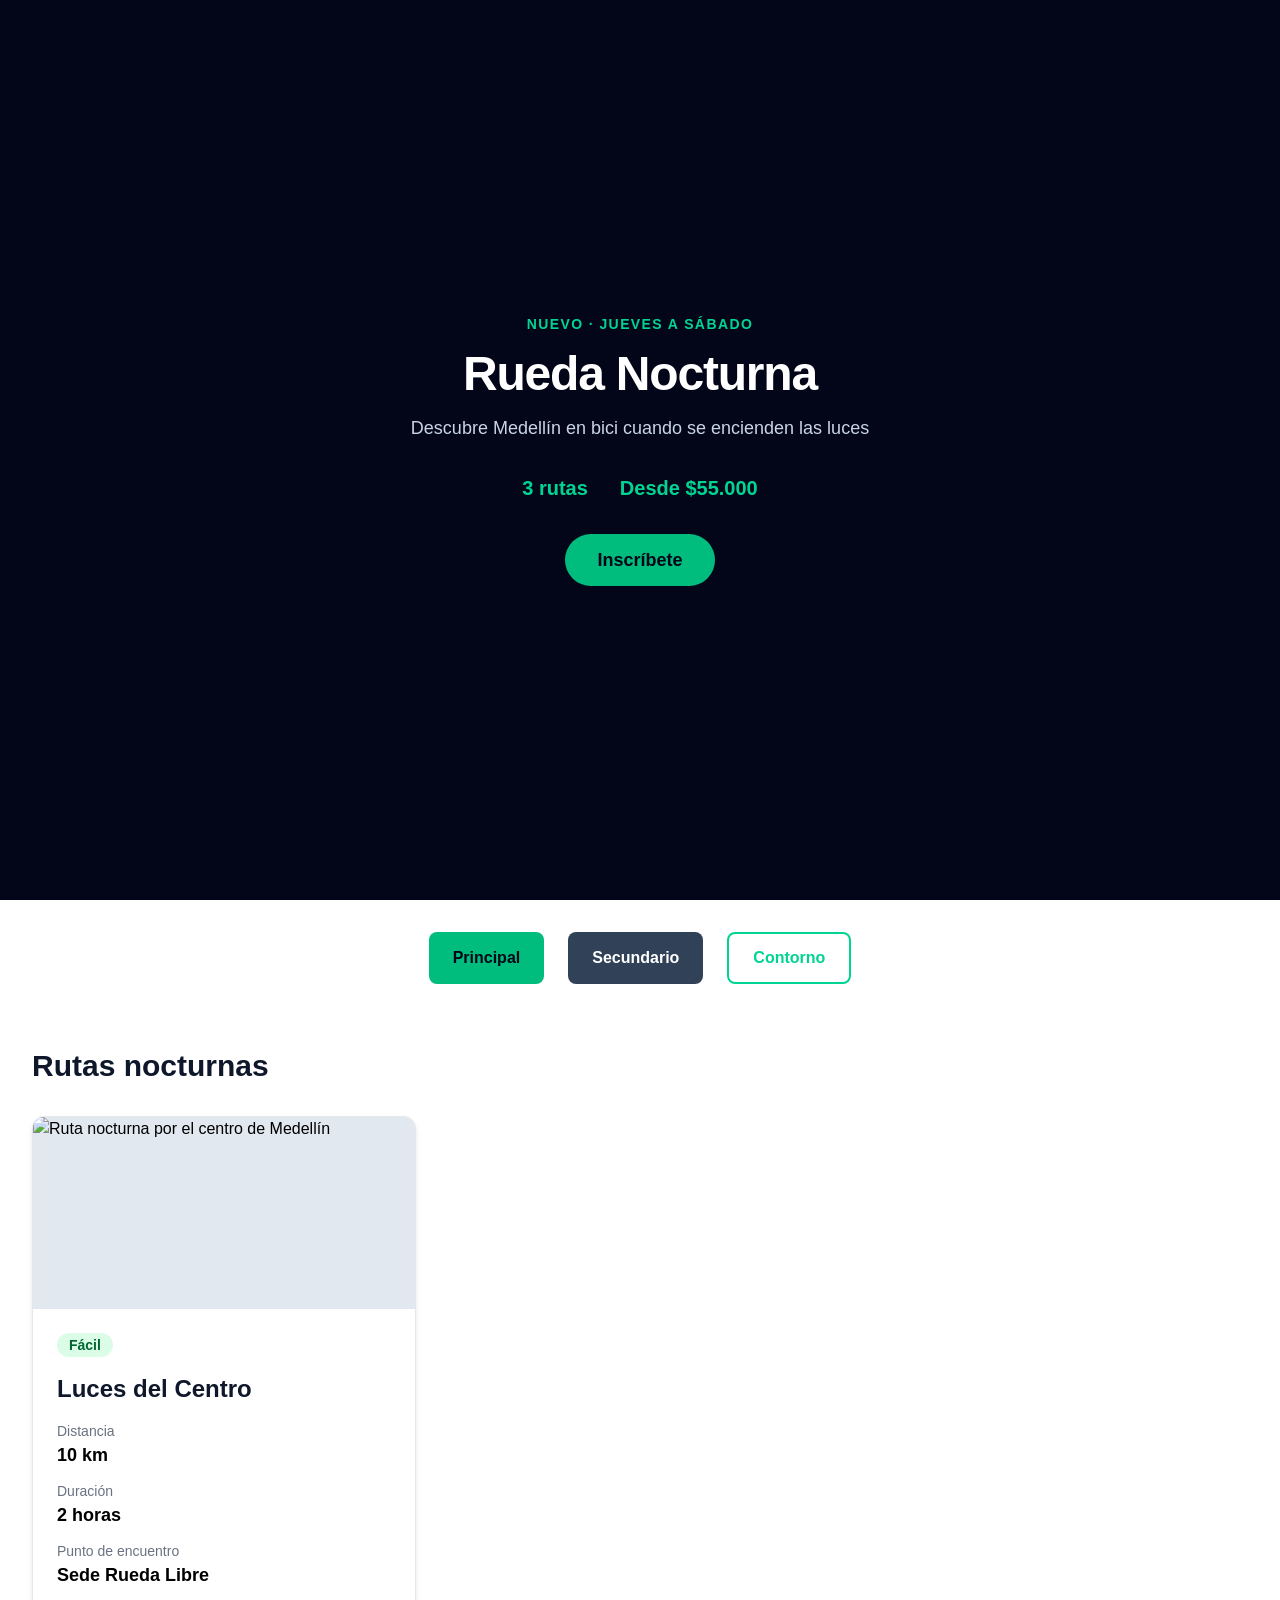
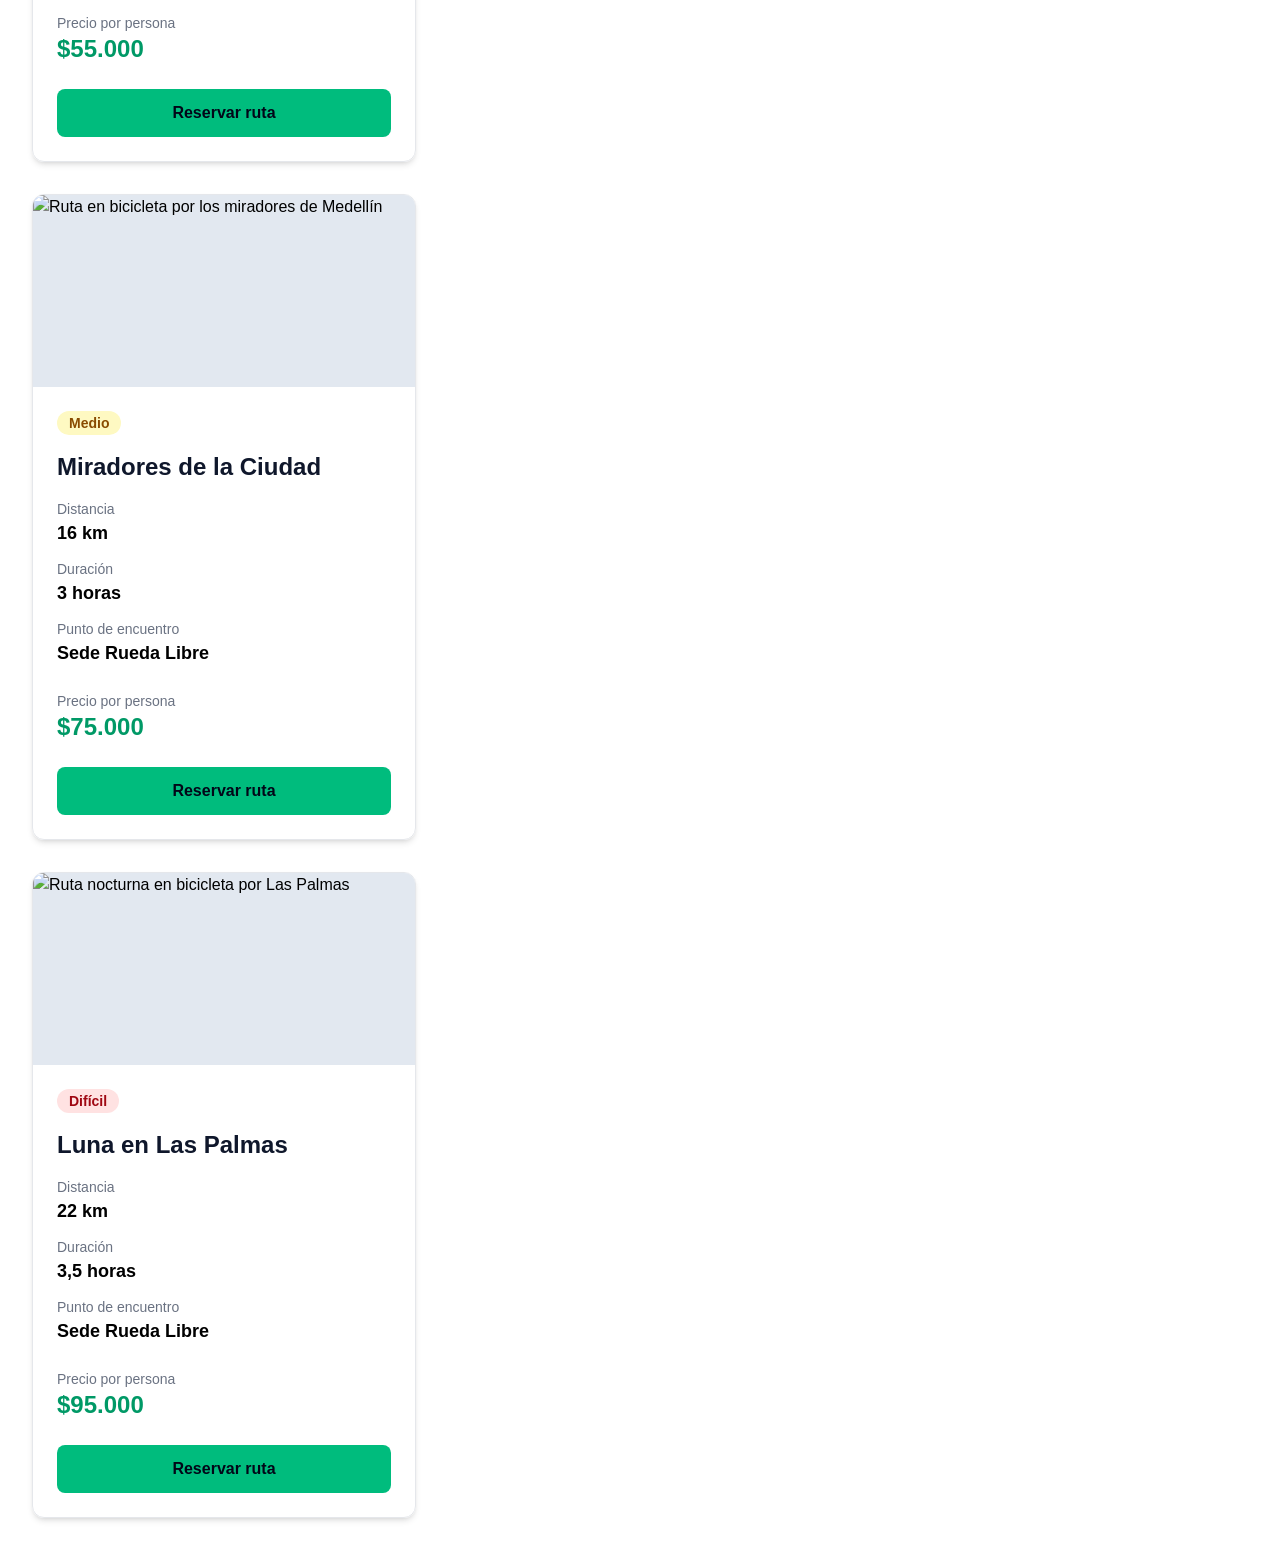
==== nocturna/index.html @ 47286848 "Feat: construye cards de rutas nocturnas con Tailwind" ====
<!DOCTYPE html>
<html lang="es">

<head>
    <meta charset="UTF-8">
    <meta name="viewport" content="width=device-width, initial-scale=1.0">
    <link rel="stylesheet" href="./src/output.css">
    <title>Rueda Nocturna</title>
</head>

<body>
    <main>
        <section class="min-h-screen bg-slate-950 text-white flex flex-col items-center justify-center p-8 text-center">
            <p class="text-sm font-semibold uppercase tracking-widest text-emerald-400 mb-4">Nuevo · Jueves a sábado</p>

            <h1 class="text-5xl font-bold tracking-tight mb-4">Rueda Nocturna</h1>

            <p class="text-lg text-slate-300 max-w-xl mb-8">Descubre Medellín en bici cuando se encienden las luces</p>

            <div class="flex gap-8 mb-8">
                <p class="text-xl font-semibold text-emerald-400">3 rutas</p>
                <p class="text-xl font-semibold text-emerald-400">Desde $55.000</p>
            </div>

            <a href="#" class="bg-emerald-500 text-slate-950 px-8 py-3 rounded-full font-bold text-lg">Inscríbete</a>
        </section>


        <section class="flex flex-wrap justify-center gap-6 p-8">

            <!-- Botón principal -->
            <button
                class="bg-emerald-500 text-slate-950 px-6 py-3 rounded-lg font-semibold hover:bg-emerald-400 focus-visible:outline-none focus-visible:ring-4 focus-visible:ring-emerald-300">
                Principal
            </button>

            <!-- Botón secundario -->
            <button
                class="bg-slate-700 text-white px-6 py-3 rounded-lg font-semibold hover:bg-slate-600 focus-visible:outline-none focus-visible:ring-4 focus-visible:ring-slate-300">
                Secundario
            </button>

            <!-- Botón de contorno -->
            <button
                class="border-2 border-emerald-400 text-emerald-400 px-6 py-3 rounded-lg font-semibold hover:bg-emerald-400 hover:text-slate-950 focus-visible:outline-none focus-visible:ring-4 focus-visible:ring-emerald-300">
                Contorno
            </button>

        </section>


        <!-- Sección de rutas -->
        <section class="p-8">

            <h2 class="text-3xl font-bold text-slate-900 mb-8">
                Rutas nocturnas
            </h2>

            <div class="flex flex-col gap-8">

                <!-- TARJETA 1: LUCES DEL CENTRO -->
                <div
                    class="w-full max-w-sm border border-gray-200 rounded-xl shadow-md overflow-hidden hover:shadow-xl hover:border-emerald-400 transition-shadow duration-300">

                    <div class="h-48 bg-slate-200">
                        <img src="../img/nocturna/ruta-centro.jpeg" alt="Ruta nocturna por el centro de Medellín"
                            class="w-full h-full object-cover">
                    </div>

                    <div class="p-6">

                        <span class="bg-green-100 text-green-800 text-sm font-semibold px-3 py-1 rounded-full">
                            Fácil
                        </span>

                        <h3 class="text-2xl font-bold text-slate-900 mt-4">
                            Luces del Centro
                        </h3>

                        <div class="mt-4 space-y-3">
                            <div>
                                <p class="text-sm text-gray-500">Distancia</p>
                                <p class="text-lg font-semibold">10 km</p>
                            </div>

                            <div>
                                <p class="text-sm text-gray-500">Duración</p>
                                <p class="text-lg font-semibold">2 horas</p>
                            </div>

                            <div>
                                <p class="text-sm text-gray-500">Punto de encuentro</p>
                                <p class="text-lg font-semibold">Sede Rueda Libre</p>
                            </div>
                        </div>

                        <div class="mt-6">
                            <p class="text-sm text-gray-500">Precio por persona</p>
                            <p class="text-2xl font-bold text-emerald-600">$55.000</p>
                        </div>

                        <div class="mt-6">
                            <button
                                class="w-full bg-emerald-500 text-slate-950 px-6 py-3 rounded-lg font-semibold hover:bg-emerald-400 focus-visible:outline-2 focus-visible:outline-offset-2 focus-visible:outline-emerald-500">
                                Reservar ruta
                            </button>
                        </div>

                    </div>
                </div>


                <!-- TARJETA 2: MIRADORES DE LA CIUDAD -->
                <div
                    class="w-full max-w-sm border border-gray-200 rounded-xl shadow-md overflow-hidden hover:shadow-xl hover:border-emerald-400 transition-shadow duration-300">

                    <div class="h-48 bg-slate-200">
                        <img src="../img/nocturna/ruta-miradores.jpeg" alt="Ruta en bicicleta por los miradores de Medellín"
                            class="w-full h-full object-cover">
                    </div>

                    <div class="p-6">

                        <span class="bg-yellow-100 text-yellow-800 text-sm font-semibold px-3 py-1 rounded-full">
                            Medio
                        </span>

                        <h3 class="text-2xl font-bold text-slate-900 mt-4">
                            Miradores de la Ciudad
                        </h3>

                        <div class="mt-4 space-y-3">
                            <div>
                                <p class="text-sm text-gray-500">Distancia</p>
                                <p class="text-lg font-semibold">16 km</p>
                            </div>

                            <div>
                                <p class="text-sm text-gray-500">Duración</p>
                                <p class="text-lg font-semibold">3 horas</p>
                            </div>

                            <div>
                                <p class="text-sm text-gray-500">Punto de encuentro</p>
                                <p class="text-lg font-semibold">Sede Rueda Libre</p>
                            </div>
                        </div>

                        <div class="mt-6">
                            <p class="text-sm text-gray-500">Precio por persona</p>
                            <p class="text-2xl font-bold text-emerald-600">$75.000</p>
                        </div>

                        <div class="mt-6">
                            <button
                                class="w-full bg-emerald-500 text-slate-950 px-6 py-3 rounded-lg font-semibold hover:bg-emerald-400 focus-visible:outline-2 focus-visible:outline-offset-2 focus-visible:outline-emerald-500">
                                Reservar ruta
                            </button>
                        </div>

                    </div>
                </div>


                <!-- TARJETA 3: LUNA EN LAS PALMAS -->
                <div
                    class="w-full max-w-sm border border-gray-200 rounded-xl shadow-md overflow-hidden hover:shadow-xl hover:border-emerald-400 transition-shadow duration-300">

                    <div class="h-48 bg-slate-200">
                        <img src="../img/nocturna/ruta-palmas.jpeg" alt="Ruta nocturna en bicicleta por Las Palmas"
                            class="w-full h-full object-cover">
                    </div>

                    <div class="p-6">

                        <span class="bg-red-100 text-red-800 text-sm font-semibold px-3 py-1 rounded-full">
                            Difícil
                        </span>

                        <h3 class="text-2xl font-bold text-slate-900 mt-4">
                            Luna en Las Palmas
                        </h3>

                        <div class="mt-4 space-y-3">
                            <div>
                                <p class="text-sm text-gray-500">Distancia</p>
                                <p class="text-lg font-semibold">22 km</p>
                            </div>

                            <div>
                                <p class="text-sm text-gray-500">Duración</p>
                                <p class="text-lg font-semibold">3,5 horas</p>
                            </div>

                            <div>
                                <p class="text-sm text-gray-500">Punto de encuentro</p>
                                <p class="text-lg font-semibold">Sede Rueda Libre</p>
                            </div>
                        </div>

                        <div class="mt-6">
                            <p class="text-sm text-gray-500">Precio por persona</p>
                            <p class="text-2xl font-bold text-emerald-600">$95.000</p>
                        </div>

                        <div class="mt-6">
                            <button
                                class="w-full bg-emerald-500 text-slate-950 px-6 py-3 rounded-lg font-semibold hover:bg-emerald-400 focus-visible:outline-2 focus-visible:outline-offset-2 focus-visible:outline-emerald-500">
                                Reservar ruta
                            </button>
                        </div>

                    </div>
                </div>

            </div>
        </section>


    </main>
</body>

</html>
---- nocturna/src/output.css ----
/*! tailwindcss v4.3.5 | MIT License | https://tailwindcss.com */
@layer properties;
@layer theme, base, components, utilities;
@layer theme {
  :root, :host {
    --font-sans: -apple-system, BlinkMacSystemFont, "Segoe UI", Roboto, "Helvetica Neue",
      "Noto Sans", Arial, sans-serif, "Apple Color Emoji", "Segoe UI Emoji",
      "Segoe UI Symbol", "Noto Color Emoji";
    --font-mono: ui-monospace, SFMono-Regular, Menlo, Monaco, Consolas, "Liberation Mono",
      "Courier New", monospace;
    --color-red-100: oklch(93.6% 0.032 17.717);
    --color-red-800: oklch(44.4% 0.177 26.899);
    --color-yellow-100: oklch(97.3% 0.071 103.193);
    --color-yellow-800: oklch(47.6% 0.114 61.907);
    --color-green-100: oklch(96.2% 0.044 156.743);
    --color-green-800: oklch(44.8% 0.119 151.328);
    --color-emerald-300: oklch(84.5% 0.143 164.978);
    --color-emerald-400: oklch(76.5% 0.177 163.223);
    --color-emerald-500: oklch(69.6% 0.17 162.48);
    --color-emerald-600: oklch(59.6% 0.145 163.225);
    --color-slate-200: oklch(92.9% 0.013 255.508);
    --color-slate-300: oklch(86.9% 0.022 252.894);
    --color-slate-600: oklch(44.6% 0.043 257.281);
    --color-slate-700: oklch(37.2% 0.044 257.287);
    --color-slate-900: oklch(20.8% 0.042 265.755);
    --color-slate-950: oklch(12.9% 0.042 264.695);
    --color-gray-200: oklch(92.8% 0.006 264.531);
    --color-gray-500: oklch(55.1% 0.027 264.364);
    --color-white: #fff;
    --spacing: 0.25rem;
    --container-sm: 24rem;
    --container-xl: 36rem;
    --text-sm: 0.875rem;
    --text-sm--line-height: calc(1.25 / 0.875);
    --text-lg: 1.125rem;
    --text-lg--line-height: calc(1.75 / 1.125);
    --text-xl: 1.25rem;
    --text-xl--line-height: calc(1.75 / 1.25);
    --text-2xl: 1.5rem;
    --text-2xl--line-height: calc(2 / 1.5);
    --text-3xl: 1.875rem;
    --text-3xl--line-height: calc(2.25 / 1.875);
    --text-5xl: 3rem;
    --text-5xl--line-height: 1;
    --font-weight-semibold: 600;
    --font-weight-bold: 700;
    --tracking-tight: -0.025em;
    --tracking-widest: 0.1em;
    --radius-lg: 0.5rem;
    --radius-xl: 0.75rem;
    --default-transition-duration: 150ms;
    --default-transition-timing-function: cubic-bezier(0.4, 0, 0.2, 1);
    --default-font-family: var(--font-sans);
    --default-mono-font-family: var(--font-mono);
  }
}
@layer base {
  *, ::after, ::before, ::backdrop, ::file-selector-button {
    box-sizing: border-box;
    margin: 0;
    padding: 0;
    border: 0 solid;
  }
  html, :host {
    line-height: 1.5;
    -webkit-text-size-adjust: 100%;
    tab-size: 4;
    font-family: var(--default-font-family, -apple-system, BlinkMacSystemFont, "Segoe UI", Roboto, "Helvetica Neue", "Noto Sans", Arial, sans-serif, "Apple Color Emoji", "Segoe UI Emoji", "Segoe UI Symbol", "Noto Color Emoji");
    font-feature-settings: var(--default-font-feature-settings, normal);
    font-variation-settings: var(--default-font-variation-settings, normal);
    -webkit-tap-highlight-color: transparent;
  }
  hr {
    height: 0;
    color: inherit;
    border-top-width: 1px;
  }
  abbr:where([title]) {
    -webkit-text-decoration: underline dotted;
    text-decoration: underline dotted;
  }
  h1, h2, h3, h4, h5, h6 {
    font-size: inherit;
    font-weight: inherit;
  }
  a {
    color: inherit;
    -webkit-text-decoration: inherit;
    text-decoration: inherit;
  }
  b, strong {
    font-weight: bolder;
  }
  code, kbd, samp, pre {
    font-family: var(--default-mono-font-family, ui-monospace, SFMono-Regular, Menlo, Monaco, Consolas, "Liberation Mono", "Courier New", monospace);
    font-feature-settings: var(--default-mono-font-feature-settings, normal);
    font-variation-settings: var(--default-mono-font-variation-settings, normal);
    font-size: 1em;
  }
  small {
    font-size: 80%;
  }
  sub, sup {
    font-size: 75%;
    line-height: 0;
    position: relative;
    vertical-align: baseline;
  }
  sub {
    bottom: -0.25em;
  }
  sup {
    top: -0.5em;
  }
  table {
    text-indent: 0;
    border-color: inherit;
    border-collapse: collapse;
  }
  :-moz-focusring:where(:not(iframe)) {
    outline: auto;
  }
  progress {
    vertical-align: baseline;
  }
  summary {
    display: list-item;
  }
  ol, ul, menu {
    list-style: none;
  }
  img, svg, video, canvas, audio, iframe, embed, object {
    display: block;
    vertical-align: middle;
  }
  img, video {
    max-width: 100%;
    height: auto;
  }
  button, input, select, optgroup, textarea, ::file-selector-button {
    font: inherit;
    font-feature-settings: inherit;
    font-variation-settings: inherit;
    letter-spacing: inherit;
    color: inherit;
    border-radius: 0;
    background-color: transparent;
    opacity: 1;
  }
  :where(select:is([multiple], [size])) optgroup {
    font-weight: bolder;
  }
  :where(select:is([multiple], [size])) optgroup option {
    padding-inline-start: 20px;
  }
  ::file-selector-button {
    margin-inline-end: 4px;
  }
  ::placeholder {
    opacity: 1;
  }
  @supports (not (-webkit-appearance: -apple-pay-button))  or (contain-intrinsic-size: 1px) {
    ::placeholder {
      color: currentcolor;
      @supports (color: color-mix(in lab, red, red)) {
        color: color-mix(in oklab, currentcolor 50%, transparent);
      }
    }
  }
  textarea {
    resize: vertical;
  }
  ::-webkit-search-decoration {
    -webkit-appearance: none;
  }
  ::-webkit-date-and-time-value {
    min-height: 1lh;
    text-align: inherit;
  }
  ::-webkit-datetime-edit {
    display: inline-flex;
  }
  ::-webkit-datetime-edit-fields-wrapper {
    padding: 0;
  }
  ::-webkit-datetime-edit, ::-webkit-datetime-edit-year-field, ::-webkit-datetime-edit-month-field, ::-webkit-datetime-edit-day-field, ::-webkit-datetime-edit-hour-field, ::-webkit-datetime-edit-minute-field, ::-webkit-datetime-edit-second-field, ::-webkit-datetime-edit-millisecond-field, ::-webkit-datetime-edit-meridiem-field {
    padding-block: 0;
  }
  ::-webkit-calendar-picker-indicator {
    line-height: 1;
  }
  :-moz-ui-invalid {
    box-shadow: none;
  }
  button, input:where([type="button"], [type="reset"], [type="submit"]), ::file-selector-button {
    appearance: button;
  }
  ::-webkit-inner-spin-button, ::-webkit-outer-spin-button {
    height: auto;
  }
  [hidden]:where(:not([hidden="until-found"])) {
    display: none !important;
  }
}
@layer utilities {
  .mt-4 {
    margin-top: calc(var(--spacing) * 4);
  }
  .mt-6 {
    margin-top: calc(var(--spacing) * 6);
  }
  .mb-4 {
    margin-bottom: calc(var(--spacing) * 4);
  }
  .mb-8 {
    margin-bottom: calc(var(--spacing) * 8);
  }
  .flex {
    display: flex;
  }
  .h-48 {
    height: calc(var(--spacing) * 48);
  }
  .h-full {
    height: 100%;
  }
  .min-h-screen {
    min-height: 100vh;
  }
  .w-full {
    width: 100%;
  }
  .max-w-sm {
    max-width: var(--container-sm);
  }
  .max-w-xl {
    max-width: var(--container-xl);
  }
  .flex-col {
    flex-direction: column;
  }
  .flex-wrap {
    flex-wrap: wrap;
  }
  .items-center {
    align-items: center;
  }
  .justify-center {
    justify-content: center;
  }
  .gap-6 {
    gap: calc(var(--spacing) * 6);
  }
  .gap-8 {
    gap: calc(var(--spacing) * 8);
  }
  :where(.space-y-3 > :not(:last-child)) {
    --tw-space-y-reverse: 0;
    margin-block-start: calc(calc(var(--spacing) * 3) * var(--tw-space-y-reverse));
    margin-block-end: calc(calc(var(--spacing) * 3) * calc(1 - var(--tw-space-y-reverse)));
  }
  .overflow-hidden {
    overflow: hidden;
  }
  .rounded-full {
    border-radius: calc(infinity * 1px);
  }
  .rounded-lg {
    border-radius: var(--radius-lg);
  }
  .rounded-xl {
    border-radius: var(--radius-xl);
  }
  .border {
    border-style: var(--tw-border-style);
    border-width: 1px;
  }
  .border-2 {
    border-style: var(--tw-border-style);
    border-width: 2px;
  }
  .border-emerald-400 {
    border-color: var(--color-emerald-400);
  }
  .border-gray-200 {
    border-color: var(--color-gray-200);
  }
  .bg-emerald-500 {
    background-color: var(--color-emerald-500);
  }
  .bg-green-100 {
    background-color: var(--color-green-100);
  }
  .bg-red-100 {
    background-color: var(--color-red-100);
  }
  .bg-slate-200 {
    background-color: var(--color-slate-200);
  }
  .bg-slate-700 {
    background-color: var(--color-slate-700);
  }
  .bg-slate-950 {
    background-color: var(--color-slate-950);
  }
  .bg-yellow-100 {
    background-color: var(--color-yellow-100);
  }
  .object-cover {
    object-fit: cover;
  }
  .p-6 {
    padding: calc(var(--spacing) * 6);
  }
  .p-8 {
    padding: calc(var(--spacing) * 8);
  }
  .px-3 {
    padding-inline: calc(var(--spacing) * 3);
  }
  .px-6 {
    padding-inline: calc(var(--spacing) * 6);
  }
  .px-8 {
    padding-inline: calc(var(--spacing) * 8);
  }
  .py-1 {
    padding-block: var(--spacing);
  }
  .py-3 {
    padding-block: calc(var(--spacing) * 3);
  }
  .text-center {
    text-align: center;
  }
  .text-2xl {
    font-size: var(--text-2xl);
    line-height: var(--tw-leading, var(--text-2xl--line-height));
  }
  .text-3xl {
    font-size: var(--text-3xl);
    line-height: var(--tw-leading, var(--text-3xl--line-height));
  }
  .text-5xl {
    font-size: var(--text-5xl);
    line-height: var(--tw-leading, var(--text-5xl--line-height));
  }
  .text-lg {
    font-size: var(--text-lg);
    line-height: var(--tw-leading, var(--text-lg--line-height));
  }
  .text-sm {
    font-size: var(--text-sm);
    line-height: var(--tw-leading, var(--text-sm--line-height));
  }
  .text-xl {
    font-size: var(--text-xl);
    line-height: var(--tw-leading, var(--text-xl--line-height));
  }
  .font-bold {
    --tw-font-weight: var(--font-weight-bold);
    font-weight: var(--font-weight-bold);
  }
  .font-semibold {
    --tw-font-weight: var(--font-weight-semibold);
    font-weight: var(--font-weight-semibold);
  }
  .tracking-tight {
    --tw-tracking: var(--tracking-tight);
    letter-spacing: var(--tracking-tight);
  }
  .tracking-widest {
    --tw-tracking: var(--tracking-widest);
    letter-spacing: var(--tracking-widest);
  }
  .text-emerald-400 {
    color: var(--color-emerald-400);
  }
  .text-emerald-600 {
    color: var(--color-emerald-600);
  }
  .text-gray-500 {
    color: var(--color-gray-500);
  }
  .text-green-800 {
    color: var(--color-green-800);
  }
  .text-red-800 {
    color: var(--color-red-800);
  }
  .text-slate-300 {
    color: var(--color-slate-300);
  }
  .text-slate-900 {
    color: var(--color-slate-900);
  }
  .text-slate-950 {
    color: var(--color-slate-950);
  }
  .text-white {
    color: var(--color-white);
  }
  .text-yellow-800 {
    color: var(--color-yellow-800);
  }
  .uppercase {
    text-transform: uppercase;
  }
  .shadow-md {
    --tw-shadow: 0 4px 6px -1px var(--tw-shadow-color, rgb(0 0 0 / 0.1)), 0 2px 4px -2px var(--tw-shadow-color, rgb(0 0 0 / 0.1));
    box-shadow: var(--tw-inset-shadow), var(--tw-inset-ring-shadow), var(--tw-ring-offset-shadow), var(--tw-ring-shadow), var(--tw-shadow);
  }
  .transition-shadow {
    transition-property: box-shadow;
    transition-timing-function: var(--tw-ease, var(--default-transition-timing-function));
    transition-duration: var(--tw-duration, var(--default-transition-duration));
  }
  .duration-300 {
    --tw-duration: 300ms;
    transition-duration: 300ms;
  }
  @media (hover: hover) {
    .hover\:border-emerald-400:hover {
      border-color: var(--color-emerald-400);
    }
    .hover\:bg-emerald-400:hover {
      background-color: var(--color-emerald-400);
    }
    .hover\:bg-slate-600:hover {
      background-color: var(--color-slate-600);
    }
    .hover\:text-slate-950:hover {
      color: var(--color-slate-950);
    }
    .hover\:shadow-xl:hover {
      --tw-shadow: 0 20px 25px -5px var(--tw-shadow-color, rgb(0 0 0 / 0.1)), 0 8px 10px -6px var(--tw-shadow-color, rgb(0 0 0 / 0.1));
      box-shadow: var(--tw-inset-shadow), var(--tw-inset-ring-shadow), var(--tw-ring-offset-shadow), var(--tw-ring-shadow), var(--tw-shadow);
    }
  }
  .focus-visible\:ring-4:focus-visible {
    --tw-ring-shadow: var(--tw-ring-inset, ) 0 0 0 calc(4px + var(--tw-ring-offset-width)) var(--tw-ring-color, currentcolor);
    box-shadow: var(--tw-inset-shadow), var(--tw-inset-ring-shadow), var(--tw-ring-offset-shadow), var(--tw-ring-shadow), var(--tw-shadow);
  }
  .focus-visible\:ring-emerald-300:focus-visible {
    --tw-ring-color: var(--color-emerald-300);
  }
  .focus-visible\:ring-slate-300:focus-visible {
    --tw-ring-color: var(--color-slate-300);
  }
  .focus-visible\:outline-2:focus-visible {
    outline-style: var(--tw-outline-style);
    outline-width: 2px;
  }
  .focus-visible\:outline-offset-2:focus-visible {
    outline-offset: 2px;
  }
  .focus-visible\:outline-emerald-500:focus-visible {
    outline-color: var(--color-emerald-500);
  }
  .focus-visible\:outline-none:focus-visible {
    --tw-outline-style: none;
    outline-style: none;
  }
}
@property --tw-space-y-reverse {
  syntax: "*";
  inherits: false;
  initial-value: 0;
}
@property --tw-border-style {
  syntax: "*";
  inherits: false;
  initial-value: solid;
}
@property --tw-font-weight {
  syntax: "*";
  inherits: false;
}
@property --tw-tracking {
  syntax: "*";
  inherits: false;
}
@property --tw-shadow {
  syntax: "*";
  inherits: false;
  initial-value: 0 0 #0000;
}
@property --tw-shadow-color {
  syntax: "*";
  inherits: false;
}
@property --tw-shadow-alpha {
  syntax: "<percentage>";
  inherits: false;
  initial-value: 100%;
}
@property --tw-inset-shadow {
  syntax: "*";
  inherits: false;
  initial-value: 0 0 #0000;
}
@property --tw-inset-shadow-color {
  syntax: "*";
  inherits: false;
}
@property --tw-inset-shadow-alpha {
  syntax: "<percentage>";
  inherits: false;
  initial-value: 100%;
}
@property --tw-ring-color {
  syntax: "*";
  inherits: false;
}
@property --tw-ring-shadow {
  syntax: "*";
  inherits: false;
  initial-value: 0 0 #0000;
}
@property --tw-inset-ring-color {
  syntax: "*";
  inherits: false;
}
@property --tw-inset-ring-shadow {
  syntax: "*";
  inherits: false;
  initial-value: 0 0 #0000;
}
@property --tw-ring-inset {
  syntax: "*";
  inherits: false;
}
@property --tw-ring-offset-width {
  syntax: "<length>";
  inherits: false;
  initial-value: 0px;
}
@property --tw-ring-offset-color {
  syntax: "*";
  inherits: false;
  initial-value: #fff;
}
@property --tw-ring-offset-shadow {
  syntax: "*";
  inherits: false;
  initial-value: 0 0 #0000;
}
@property --tw-duration {
  syntax: "*";
  inherits: false;
}
@property --tw-outline-style {
  syntax: "*";
  inherits: false;
  initial-value: solid;
}
@layer properties {
  @supports ((-webkit-hyphens: none) and (not (margin-trim: block))) or ((-moz-orient: inline) and (not (color:rgb(from red r g b)))) {
    *, ::before, ::after, ::backdrop {
      --tw-space-y-reverse: 0;
      --tw-border-style: solid;
      --tw-font-weight: initial;
      --tw-tracking: initial;
      --tw-shadow: 0 0 #0000;
      --tw-shadow-color: initial;
      --tw-shadow-alpha: 100%;
      --tw-inset-shadow: 0 0 #0000;
      --tw-inset-shadow-color: initial;
      --tw-inset-shadow-alpha: 100%;
      --tw-ring-color: initial;
      --tw-ring-shadow: 0 0 #0000;
      --tw-inset-ring-color: initial;
      --tw-inset-ring-shadow: 0 0 #0000;
      --tw-ring-inset: initial;
      --tw-ring-offset-width: 0px;
      --tw-ring-offset-color: #fff;
      --tw-ring-offset-shadow: 0 0 #0000;
      --tw-duration: initial;
      --tw-outline-style: solid;
    }
  }
}
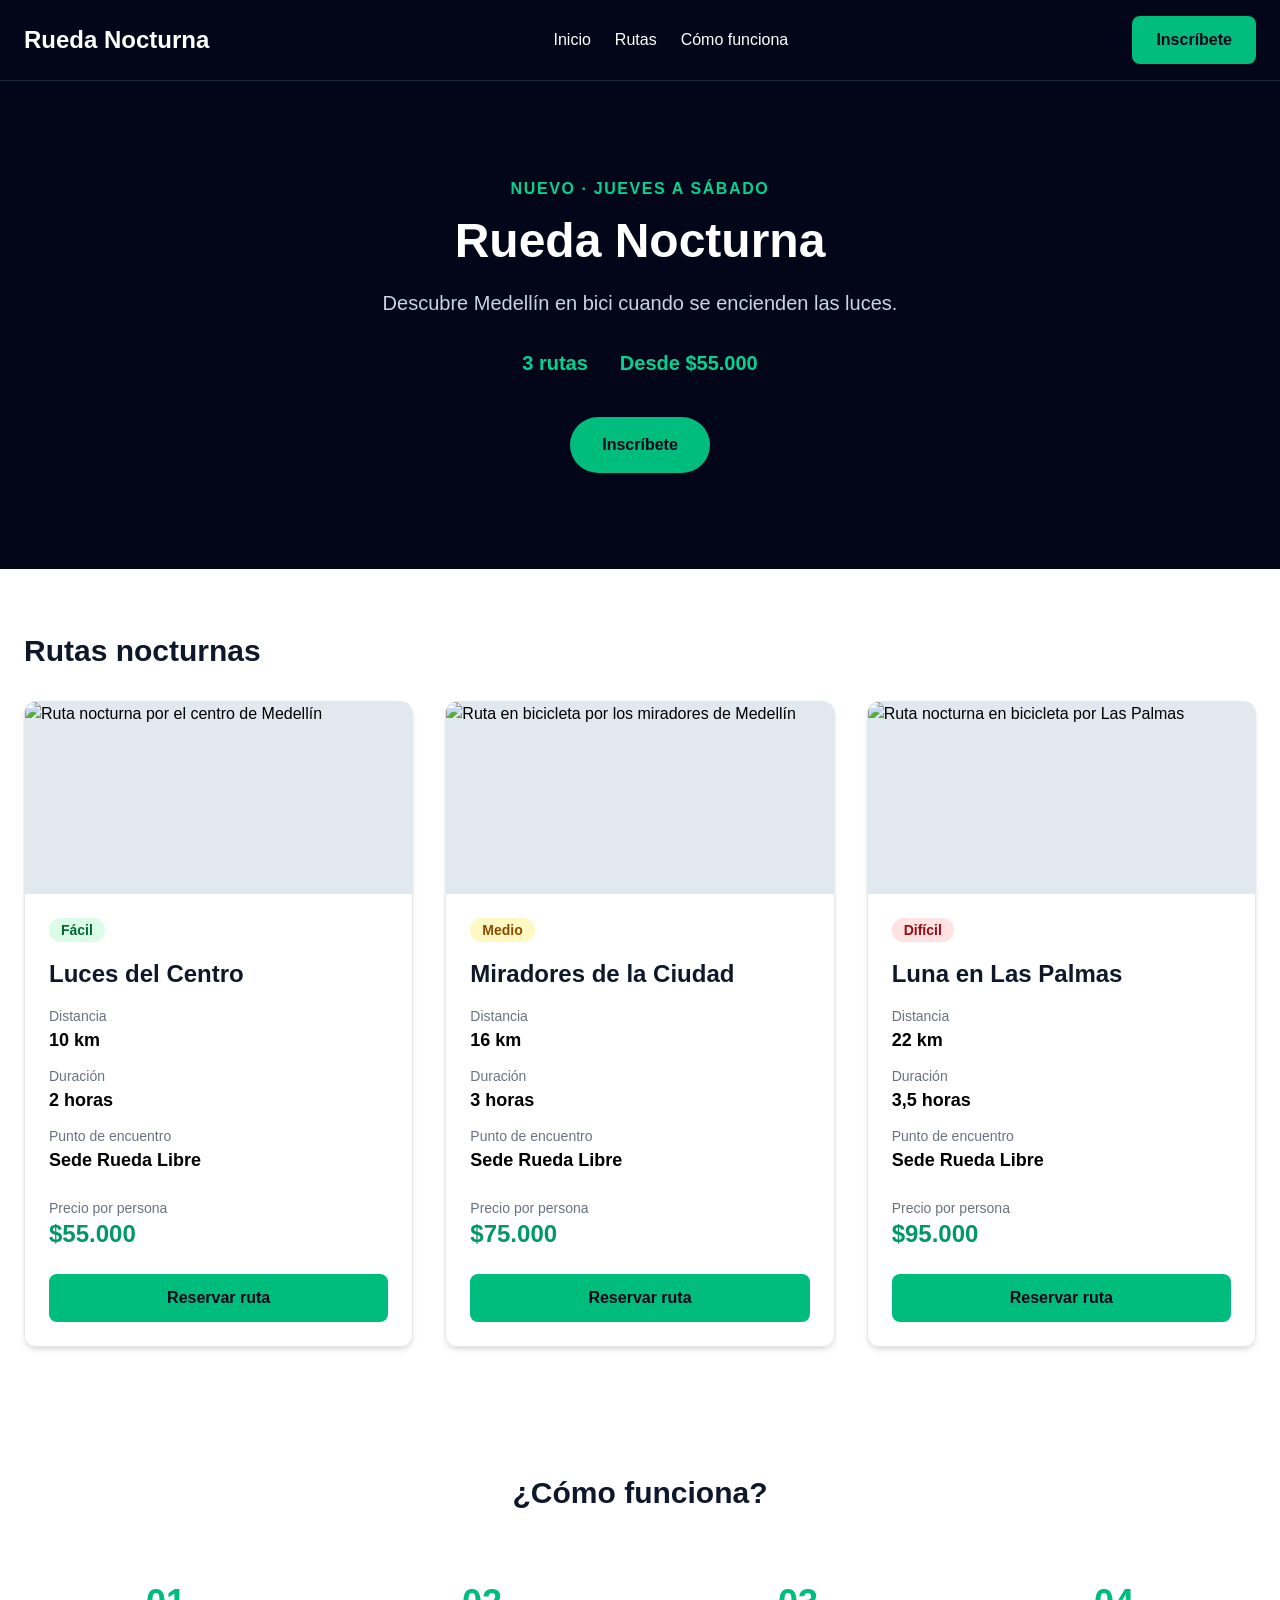
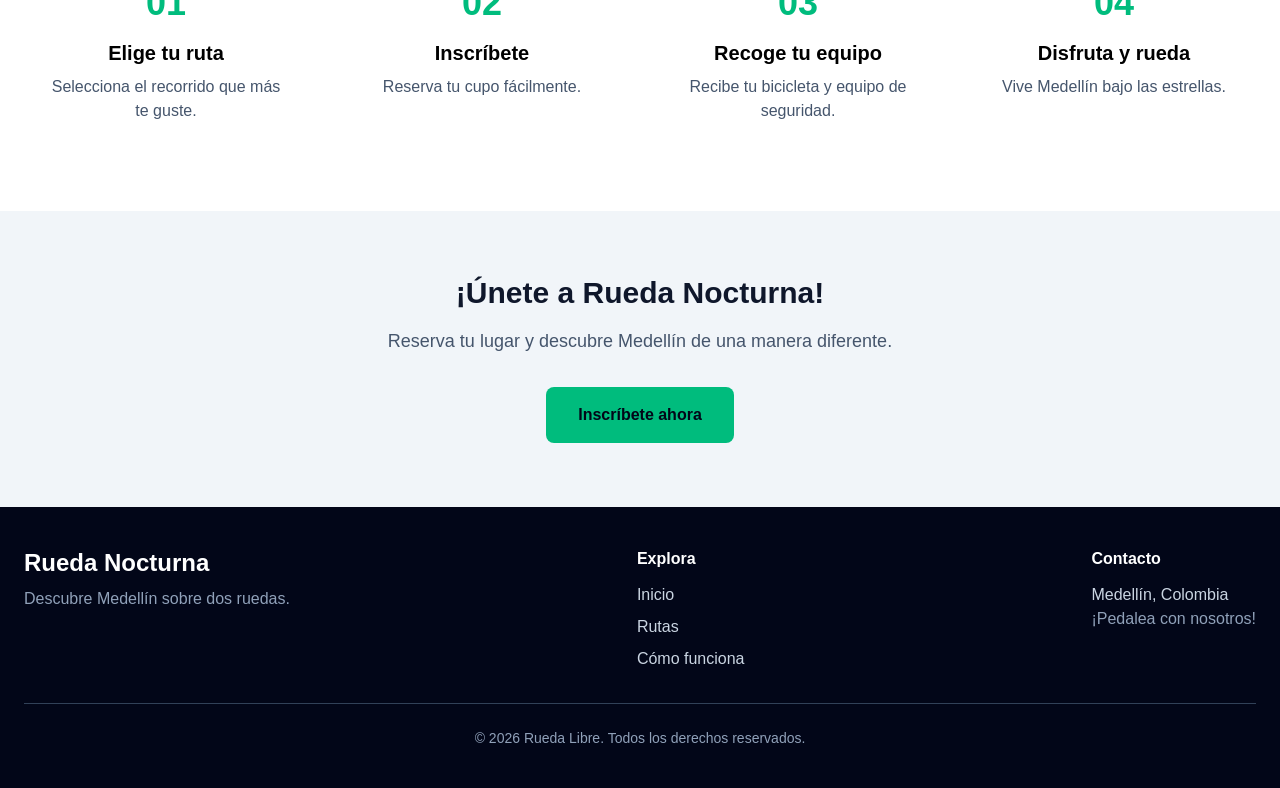
==== commit 5c4196ca: "Feat: completa maquetacion de landing Rueda Nocturna" ====
--- a/nocturna/index.html
+++ b/nocturna/index.html
@@ -4,220 +4,362 @@
 <head>
     <meta charset="UTF-8">
     <meta name="viewport" content="width=device-width, initial-scale=1.0">
-    <link rel="stylesheet" href="./src/output.css">
     <title>Rueda Nocturna</title>
+    <link rel="stylesheet" href="src/output.css">
 </head>
 
 <body>
+
+
+    <!-- Encabezado -->
+    <header class="bg-slate-950 text-white border-b border-slate-800">
+        <div class="max-w-7xl mx-auto px-4 sm:px-6 py-4">
+
+            <div class="flex flex-col items-center gap-4 md:flex-row md:justify-between">
+
+                <!-- Logo -->
+                <a href="#inicio" class="text-2xl font-bold text-white text-center">
+                    Rueda Nocturna
+                </a>
+
+                <!-- Navegación -->
+                <nav class="flex flex-wrap items-center justify-center gap-4 sm:gap-6">
+                    <a href="#inicio" class="hover:text-emerald-400 transition-colors">
+                        Inicio
+                    </a>
+
+                    <a href="#rutas" class="hover:text-emerald-400 transition-colors">
+                        Rutas
+                    </a>
+
+                    <a href="#como-funciona" class="hover:text-emerald-400 transition-colors">
+                        Cómo funciona
+                    </a>
+                </nav>
+
+                <!-- Botón -->
+                <a href="#inscripcion"
+                    class="bg-emerald-500 text-slate-950 px-6 py-3 rounded-lg font-semibold hover:bg-emerald-400 transition-colors">
+                    Inscríbete
+                </a>
+
+            </div>
+        </div>
+    </header>
+
+
+    <!-- Contenido principal -->
     <main>
-        <section class="min-h-screen bg-slate-950 text-white flex flex-col items-center justify-center p-8 text-center">
-            <p class="text-sm font-semibold uppercase tracking-widest text-emerald-400 mb-4">Nuevo · Jueves a sábado</p>
-
-            <h1 class="text-5xl font-bold tracking-tight mb-4">Rueda Nocturna</h1>
-
-            <p class="text-lg text-slate-300 max-w-xl mb-8">Descubre Medellín en bici cuando se encienden las luces</p>
-
-            <div class="flex gap-8 mb-8">
-                <p class="text-xl font-semibold text-emerald-400">3 rutas</p>
-                <p class="text-xl font-semibold text-emerald-400">Desde $55.000</p>
-            </div>
-
-            <a href="#" class="bg-emerald-500 text-slate-950 px-8 py-3 rounded-full font-bold text-lg">Inscríbete</a>
+
+        <!-- Sección principal -->
+        <section id="inicio">
+            <div class="bg-slate-950 text-white text-center px-6 py-24">
+
+                <p class="text-emerald-400 font-semibold uppercase tracking-widest mb-4">
+                    Nuevo · Jueves a sábado
+                </p>
+
+                <h1 class="text-5xl font-bold mb-6">
+                    Rueda Nocturna
+                </h1>
+
+                <p class="text-xl text-slate-300 mb-8">
+                    Descubre Medellín en bici cuando se encienden las luces.
+                </p>
+
+                <div class="flex justify-center gap-8 mb-10 text-emerald-400 font-bold text-xl">
+                    <span>3 rutas</span>
+                    <span>Desde $55.000</span>
+                </div>
+
+                <a href="#inscripcion"
+                    class="inline-block bg-emerald-500 text-slate-950 px-8 py-4 rounded-full font-bold hover:bg-emerald-400">
+                    Inscríbete
+                </a>
+
+            </div>
         </section>
 
-
-        <section class="flex flex-wrap justify-center gap-6 p-8">
-
-            <!-- Botón principal -->
-            <button
-                class="bg-emerald-500 text-slate-950 px-6 py-3 rounded-lg font-semibold hover:bg-emerald-400 focus-visible:outline-none focus-visible:ring-4 focus-visible:ring-emerald-300">
-                Principal
-            </button>
-
-            <!-- Botón secundario -->
-            <button
-                class="bg-slate-700 text-white px-6 py-3 rounded-lg font-semibold hover:bg-slate-600 focus-visible:outline-none focus-visible:ring-4 focus-visible:ring-slate-300">
-                Secundario
-            </button>
-
-            <!-- Botón de contorno -->
-            <button
-                class="border-2 border-emerald-400 text-emerald-400 px-6 py-3 rounded-lg font-semibold hover:bg-emerald-400 hover:text-slate-950 focus-visible:outline-none focus-visible:ring-4 focus-visible:ring-emerald-300">
-                Contorno
-            </button>
+        <!-- Rutas -->
+
+        <!-- Sección de rutas -->
+        <section id="rutas" class="px-6 py-16">
+
+            <div class="max-w-7xl mx-auto">
+
+                <h2 class="text-3xl font-bold text-slate-900 mb-8">
+                    Rutas nocturnas
+                </h2>
+
+                <div class="grid grid-cols-1 md:grid-cols-2 lg:grid-cols-3 gap-8">
+
+                    <!-- TARJETA 1: LUCES DEL CENTRO -->
+                    <div
+                        class="w-full border border-gray-200 rounded-xl shadow-md overflow-hidden hover:shadow-xl hover:border-emerald-400 transition-shadow duration-300">
+
+                        <div class="h-48 bg-slate-200">
+                            <img src="../img/nocturna/ruta-centro.jpeg" alt="Ruta nocturna por el centro de Medellín"
+                                class="w-full h-full object-cover">
+                        </div>
+
+                        <div class="p-6">
+
+                            <span class="bg-green-100 text-green-800 text-sm font-semibold px-3 py-1 rounded-full">
+                                Fácil
+                            </span>
+
+                            <h3 class="text-2xl font-bold text-slate-900 mt-4">
+                                Luces del Centro
+                            </h3>
+
+                            <div class="mt-4 space-y-3">
+                                <div>
+                                    <p class="text-sm text-gray-500">Distancia</p>
+                                    <p class="text-lg font-semibold">10 km</p>
+                                </div>
+
+                                <div>
+                                    <p class="text-sm text-gray-500">Duración</p>
+                                    <p class="text-lg font-semibold">2 horas</p>
+                                </div>
+
+                                <div>
+                                    <p class="text-sm text-gray-500">Punto de encuentro</p>
+                                    <p class="text-lg font-semibold">Sede Rueda Libre</p>
+                                </div>
+                            </div>
+
+                            <div class="mt-6">
+                                <p class="text-sm text-gray-500">Precio por persona</p>
+                                <p class="text-2xl font-bold text-emerald-600">$55.000</p>
+                            </div>
+
+                            <div class="mt-6">
+                                <button
+                                    class="w-full bg-emerald-500 text-slate-950 px-6 py-3 rounded-lg font-semibold hover:bg-emerald-400 focus-visible:outline-2 focus-visible:outline-offset-2 focus-visible:outline-emerald-500">
+                                    Reservar ruta
+                                </button>
+                            </div>
+
+                        </div>
+                    </div>
+
+
+                    <!-- TARJETA 2: MIRADORES DE LA CIUDAD -->
+                    <div
+                        class="w-full border border-gray-200 rounded-xl shadow-md overflow-hidden hover:shadow-xl hover:border-emerald-400 transition-shadow duration-300">
+
+                        <div class="h-48 bg-slate-200">
+                            <img src="../img/nocturna/ruta-miradores.jpeg"
+                                alt="Ruta en bicicleta por los miradores de Medellín"
+                                class="w-full h-full object-cover">
+                        </div>
+
+                        <div class="p-6">
+
+                            <span class="bg-yellow-100 text-yellow-800 text-sm font-semibold px-3 py-1 rounded-full">
+                                Medio
+                            </span>
+
+                            <h3 class="text-2xl font-bold text-slate-900 mt-4">
+                                Miradores de la Ciudad
+                            </h3>
+
+                            <div class="mt-4 space-y-3">
+                                <div>
+                                    <p class="text-sm text-gray-500">Distancia</p>
+                                    <p class="text-lg font-semibold">16 km</p>
+                                </div>
+
+                                <div>
+                                    <p class="text-sm text-gray-500">Duración</p>
+                                    <p class="text-lg font-semibold">3 horas</p>
+                                </div>
+
+                                <div>
+                                    <p class="text-sm text-gray-500">Punto de encuentro</p>
+                                    <p class="text-lg font-semibold">Sede Rueda Libre</p>
+                                </div>
+                            </div>
+
+                            <div class="mt-6">
+                                <p class="text-sm text-gray-500">Precio por persona</p>
+                                <p class="text-2xl font-bold text-emerald-600">$75.000</p>
+                            </div>
+
+                            <div class="mt-6">
+                                <button
+                                    class="w-full bg-emerald-500 text-slate-950 px-6 py-3 rounded-lg font-semibold hover:bg-emerald-400 focus-visible:outline-2 focus-visible:outline-offset-2 focus-visible:outline-emerald-500">
+                                    Reservar ruta
+                                </button>
+                            </div>
+
+                        </div>
+                    </div>
+
+
+                    <!-- TARJETA 3: LUNA EN LAS PALMAS -->
+                    <div
+                        class="w-full border border-gray-200 rounded-xl shadow-md overflow-hidden hover:shadow-xl hover:border-emerald-400 transition-shadow duration-300">
+
+                        <div class="h-48 bg-slate-200">
+                            <img src="../img/nocturna/ruta-palmas.jpeg" alt="Ruta nocturna en bicicleta por Las Palmas"
+                                class="w-full h-full object-cover">
+                        </div>
+
+                        <div class="p-6">
+
+                            <span class="bg-red-100 text-red-800 text-sm font-semibold px-3 py-1 rounded-full">
+                                Difícil
+                            </span>
+
+                            <h3 class="text-2xl font-bold text-slate-900 mt-4">
+                                Luna en Las Palmas
+                            </h3>
+
+                            <div class="mt-4 space-y-3">
+                                <div>
+                                    <p class="text-sm text-gray-500">Distancia</p>
+                                    <p class="text-lg font-semibold">22 km</p>
+                                </div>
+
+                                <div>
+                                    <p class="text-sm text-gray-500">Duración</p>
+                                    <p class="text-lg font-semibold">3,5 horas</p>
+                                </div>
+
+                                <div>
+                                    <p class="text-sm text-gray-500">Punto de encuentro</p>
+                                    <p class="text-lg font-semibold">Sede Rueda Libre</p>
+                                </div>
+                            </div>
+
+                            <div class="mt-6">
+                                <p class="text-sm text-gray-500">Precio por persona</p>
+                                <p class="text-2xl font-bold text-emerald-600">$95.000</p>
+                            </div>
+
+                            <div class="mt-6">
+                                <button
+                                    class="w-full bg-emerald-500 text-slate-950 px-6 py-3 rounded-lg font-semibold hover:bg-emerald-400 focus-visible:outline-2 focus-visible:outline-offset-2 focus-visible:outline-emerald-500">
+                                    Reservar ruta
+                                </button>
+                            </div>
+
+                        </div>
+                    </div>
+
+                </div>
+            </div>
 
         </section>
 
 
-        <!-- Sección de rutas -->
-        <section class="p-8">
-
-            <h2 class="text-3xl font-bold text-slate-900 mb-8">
-                Rutas nocturnas
-            </h2>
-
-            <div class="flex flex-col gap-8">
-
-                <!-- TARJETA 1: LUCES DEL CENTRO -->
-                <div
-                    class="w-full max-w-sm border border-gray-200 rounded-xl shadow-md overflow-hidden hover:shadow-xl hover:border-emerald-400 transition-shadow duration-300">
-
-                    <div class="h-48 bg-slate-200">
-                        <img src="../img/nocturna/ruta-centro.jpeg" alt="Ruta nocturna por el centro de Medellín"
-                            class="w-full h-full object-cover">
-                    </div>
-
-                    <div class="p-6">
-
-                        <span class="bg-green-100 text-green-800 text-sm font-semibold px-3 py-1 rounded-full">
-                            Fácil
-                        </span>
-
-                        <h3 class="text-2xl font-bold text-slate-900 mt-4">
-                            Luces del Centro
-                        </h3>
-
-                        <div class="mt-4 space-y-3">
-                            <div>
-                                <p class="text-sm text-gray-500">Distancia</p>
-                                <p class="text-lg font-semibold">10 km</p>
-                            </div>
-
-                            <div>
-                                <p class="text-sm text-gray-500">Duración</p>
-                                <p class="text-lg font-semibold">2 horas</p>
-                            </div>
-
-                            <div>
-                                <p class="text-sm text-gray-500">Punto de encuentro</p>
-                                <p class="text-lg font-semibold">Sede Rueda Libre</p>
-                            </div>
-                        </div>
-
-                        <div class="mt-6">
-                            <p class="text-sm text-gray-500">Precio por persona</p>
-                            <p class="text-2xl font-bold text-emerald-600">$55.000</p>
-                        </div>
-
-                        <div class="mt-6">
-                            <button
-                                class="w-full bg-emerald-500 text-slate-950 px-6 py-3 rounded-lg font-semibold hover:bg-emerald-400 focus-visible:outline-2 focus-visible:outline-offset-2 focus-visible:outline-emerald-500">
-                                Reservar ruta
-                            </button>
-                        </div>
-
-                    </div>
+        <!-- Cómo funciona -->
+        <section id="como-funciona">
+
+            <div class="max-w-7xl mx-auto px-6 py-16">
+
+                <h2 class="text-3xl font-bold text-slate-900 text-center mb-12">
+                    ¿Cómo funciona?
+                </h2>
+
+                <div class="grid grid-cols-1 md:grid-cols-2 lg:grid-cols-4 gap-8">
+
+                    <div class="text-center p-6">
+                        <div class="text-4xl font-bold text-emerald-500 mb-4">01</div>
+                        <h3 class="text-xl font-bold mb-2">Elige tu ruta</h3>
+                        <p class="text-slate-600">Selecciona el recorrido que más te guste.</p>
+                    </div>
+
+                    <div class="text-center p-6">
+                        <div class="text-4xl font-bold text-emerald-500 mb-4">02</div>
+                        <h3 class="text-xl font-bold mb-2">Inscríbete</h3>
+                        <p class="text-slate-600">Reserva tu cupo fácilmente.</p>
+                    </div>
+
+                    <div class="text-center p-6">
+                        <div class="text-4xl font-bold text-emerald-500 mb-4">03</div>
+                        <h3 class="text-xl font-bold mb-2">Recoge tu equipo</h3>
+                        <p class="text-slate-600">Recibe tu bicicleta y equipo de seguridad.</p>
+                    </div>
+
+                    <div class="text-center p-6">
+                        <div class="text-4xl font-bold text-emerald-500 mb-4">04</div>
+                        <h3 class="text-xl font-bold mb-2">Disfruta y rueda</h3>
+                        <p class="text-slate-600">Vive Medellín bajo las estrellas.</p>
+                    </div>
+
                 </div>
-
-
-                <!-- TARJETA 2: MIRADORES DE LA CIUDAD -->
-                <div
-                    class="w-full max-w-sm border border-gray-200 rounded-xl shadow-md overflow-hidden hover:shadow-xl hover:border-emerald-400 transition-shadow duration-300">
-
-                    <div class="h-48 bg-slate-200">
-                        <img src="../img/nocturna/ruta-miradores.jpeg" alt="Ruta en bicicleta por los miradores de Medellín"
-                            class="w-full h-full object-cover">
-                    </div>
-
-                    <div class="p-6">
-
-                        <span class="bg-yellow-100 text-yellow-800 text-sm font-semibold px-3 py-1 rounded-full">
-                            Medio
-                        </span>
-
-                        <h3 class="text-2xl font-bold text-slate-900 mt-4">
-                            Miradores de la Ciudad
-                        </h3>
-
-                        <div class="mt-4 space-y-3">
-                            <div>
-                                <p class="text-sm text-gray-500">Distancia</p>
-                                <p class="text-lg font-semibold">16 km</p>
-                            </div>
-
-                            <div>
-                                <p class="text-sm text-gray-500">Duración</p>
-                                <p class="text-lg font-semibold">3 horas</p>
-                            </div>
-
-                            <div>
-                                <p class="text-sm text-gray-500">Punto de encuentro</p>
-                                <p class="text-lg font-semibold">Sede Rueda Libre</p>
-                            </div>
-                        </div>
-
-                        <div class="mt-6">
-                            <p class="text-sm text-gray-500">Precio por persona</p>
-                            <p class="text-2xl font-bold text-emerald-600">$75.000</p>
-                        </div>
-
-                        <div class="mt-6">
-                            <button
-                                class="w-full bg-emerald-500 text-slate-950 px-6 py-3 rounded-lg font-semibold hover:bg-emerald-400 focus-visible:outline-2 focus-visible:outline-offset-2 focus-visible:outline-emerald-500">
-                                Reservar ruta
-                            </button>
-                        </div>
-
-                    </div>
+            </div>
+
+        </section>
+
+        <!-- Inscripción -->
+        <section id="inscripcion">
+
+            <div class="bg-slate-100 px-6 py-16">
+
+                <div class="max-w-3xl mx-auto text-center">
+
+                    <h2 class="text-3xl font-bold text-slate-900 mb-4">
+                        ¡Únete a Rueda Nocturna!
+                    </h2>
+
+                    <p class="text-slate-600 text-lg mb-8">
+                        Reserva tu lugar y descubre Medellín de una manera diferente.
+                    </p>
+
+                    <a href="../paginas/reservas.html"
+                        class="inline-block bg-emerald-500 text-slate-950 px-8 py-4 rounded-lg font-semibold hover:bg-emerald-400">
+                        Inscríbete ahora
+                    </a>
+
                 </div>
 
-
-                <!-- TARJETA 3: LUNA EN LAS PALMAS -->
-                <div
-                    class="w-full max-w-sm border border-gray-200 rounded-xl shadow-md overflow-hidden hover:shadow-xl hover:border-emerald-400 transition-shadow duration-300">
-
-                    <div class="h-48 bg-slate-200">
-                        <img src="../img/nocturna/ruta-palmas.jpeg" alt="Ruta nocturna en bicicleta por Las Palmas"
-                            class="w-full h-full object-cover">
-                    </div>
-
-                    <div class="p-6">
-
-                        <span class="bg-red-100 text-red-800 text-sm font-semibold px-3 py-1 rounded-full">
-                            Difícil
-                        </span>
-
-                        <h3 class="text-2xl font-bold text-slate-900 mt-4">
-                            Luna en Las Palmas
-                        </h3>
-
-                        <div class="mt-4 space-y-3">
-                            <div>
-                                <p class="text-sm text-gray-500">Distancia</p>
-                                <p class="text-lg font-semibold">22 km</p>
-                            </div>
-
-                            <div>
-                                <p class="text-sm text-gray-500">Duración</p>
-                                <p class="text-lg font-semibold">3,5 horas</p>
-                            </div>
-
-                            <div>
-                                <p class="text-sm text-gray-500">Punto de encuentro</p>
-                                <p class="text-lg font-semibold">Sede Rueda Libre</p>
-                            </div>
-                        </div>
-
-                        <div class="mt-6">
-                            <p class="text-sm text-gray-500">Precio por persona</p>
-                            <p class="text-2xl font-bold text-emerald-600">$95.000</p>
-                        </div>
-
-                        <div class="mt-6">
-                            <button
-                                class="w-full bg-emerald-500 text-slate-950 px-6 py-3 rounded-lg font-semibold hover:bg-emerald-400 focus-visible:outline-2 focus-visible:outline-offset-2 focus-visible:outline-emerald-500">
-                                Reservar ruta
-                            </button>
-                        </div>
-
-                    </div>
-                </div>
-
-            </div>
+            </div>
+
         </section>
 
-
     </main>
+
+
+    <!-- Pie de página -->
+    <footer class="bg-slate-950 text-white px-6 py-10">
+
+        <div class="max-w-7xl mx-auto flex flex-col md:flex-row justify-between gap-8">
+
+            <div>
+                <h2 class="text-2xl font-bold mb-2">Rueda Nocturna</h2>
+                <p class="text-slate-400">
+                    Descubre Medellín sobre dos ruedas.
+                </p>
+            </div>
+
+            <div>
+                <h3 class="font-bold mb-3">Explora</h3>
+                <ul class="space-y-2 text-slate-300">
+                    <li><a href="#inicio" class="hover:text-emerald-400">Inicio</a></li>
+                    <li><a href="#rutas" class="hover:text-emerald-400">Rutas</a></li>
+                    <li><a href="#como-funciona" class="hover:text-emerald-400">Cómo funciona</a></li>
+                </ul>
+            </div>
+
+            <div>
+                <h3 class="font-bold mb-3">Contacto</h3>
+                <p class="text-slate-300">Medellín, Colombia</p>
+                <p class="text-slate-400">¡Pedalea con nosotros!</p>
+            </div>
+
+        </div>
+
+        <div class="max-w-7xl mx-auto border-t border-slate-700 mt-8 pt-6 text-center text-slate-400 text-sm">
+            © 2026 Rueda Libre. Todos los derechos reservados.
+        </div>
+
+    </footer>
+
+
 </body>
 
 </html>
--- a/nocturna/src/output.css
+++ b/nocturna/src/output.css
@@ -10,18 +10,33 @@
       "Courier New", monospace;
     --color-red-100: oklch(93.6% 0.032 17.717);
     --color-red-800: oklch(44.4% 0.177 26.899);
+    --color-amber-50: oklch(98.7% 0.022 95.277);
+    --color-amber-500: oklch(76.9% 0.188 70.08);
+    --color-amber-700: oklch(55.5% 0.163 48.998);
+    --color-amber-800: oklch(47.3% 0.137 46.201);
     --color-yellow-100: oklch(97.3% 0.071 103.193);
     --color-yellow-800: oklch(47.6% 0.114 61.907);
+    --color-green-50: oklch(98.2% 0.018 155.826);
     --color-green-100: oklch(96.2% 0.044 156.743);
+    --color-green-500: oklch(72.3% 0.219 149.579);
+    --color-green-700: oklch(52.7% 0.154 150.069);
     --color-green-800: oklch(44.8% 0.119 151.328);
     --color-emerald-300: oklch(84.5% 0.143 164.978);
     --color-emerald-400: oklch(76.5% 0.177 163.223);
     --color-emerald-500: oklch(69.6% 0.17 162.48);
     --color-emerald-600: oklch(59.6% 0.145 163.225);
+    --color-blue-50: oklch(97% 0.014 254.604);
+    --color-blue-500: oklch(62.3% 0.214 259.815);
+    --color-blue-700: oklch(48.8% 0.243 264.376);
+    --color-blue-800: oklch(42.4% 0.199 265.638);
+    --color-slate-100: oklch(96.8% 0.007 247.896);
     --color-slate-200: oklch(92.9% 0.013 255.508);
     --color-slate-300: oklch(86.9% 0.022 252.894);
+    --color-slate-400: oklch(70.4% 0.04 256.788);
+    --color-slate-500: oklch(55.4% 0.046 257.417);
     --color-slate-600: oklch(44.6% 0.043 257.281);
     --color-slate-700: oklch(37.2% 0.044 257.287);
+    --color-slate-800: oklch(27.9% 0.041 260.031);
     --color-slate-900: oklch(20.8% 0.042 265.755);
     --color-slate-950: oklch(12.9% 0.042 264.695);
     --color-gray-200: oklch(92.8% 0.006 264.531);
@@ -30,6 +45,8 @@
     --spacing: 0.25rem;
     --container-sm: 24rem;
     --container-xl: 36rem;
+    --container-3xl: 48rem;
+    --container-7xl: 80rem;
     --text-sm: 0.875rem;
     --text-sm--line-height: calc(1.25 / 0.875);
     --text-lg: 1.125rem;
@@ -40,6 +57,8 @@
     --text-2xl--line-height: calc(2 / 1.5);
     --text-3xl: 1.875rem;
     --text-3xl--line-height: calc(2.25 / 1.875);
+    --text-4xl: 2.25rem;
+    --text-4xl--line-height: calc(2.5 / 2.25);
     --text-5xl: 3rem;
     --text-5xl--line-height: 1;
     --font-weight-semibold: 600;
@@ -203,21 +222,54 @@
   }
 }
 @layer utilities {
+  .mx-auto {
+    margin-inline: auto;
+  }
+  .mt-2 {
+    margin-top: calc(var(--spacing) * 2);
+  }
   .mt-4 {
     margin-top: calc(var(--spacing) * 4);
   }
   .mt-6 {
     margin-top: calc(var(--spacing) * 6);
   }
+  .mt-8 {
+    margin-top: calc(var(--spacing) * 8);
+  }
+  .mb-2 {
+    margin-bottom: calc(var(--spacing) * 2);
+  }
+  .mb-3 {
+    margin-bottom: calc(var(--spacing) * 3);
+  }
   .mb-4 {
     margin-bottom: calc(var(--spacing) * 4);
   }
+  .mb-6 {
+    margin-bottom: calc(var(--spacing) * 6);
+  }
   .mb-8 {
     margin-bottom: calc(var(--spacing) * 8);
   }
+  .mb-10 {
+    margin-bottom: calc(var(--spacing) * 10);
+  }
+  .mb-12 {
+    margin-bottom: calc(var(--spacing) * 12);
+  }
+  .block {
+    display: block;
+  }
   .flex {
     display: flex;
   }
+  .grid {
+    display: grid;
+  }
+  .inline-block {
+    display: inline-block;
+  }
   .h-48 {
     height: calc(var(--spacing) * 48);
   }
@@ -230,12 +282,21 @@
   .w-full {
     width: 100%;
   }
+  .max-w-3xl {
+    max-width: var(--container-3xl);
+  }
+  .max-w-7xl {
+    max-width: var(--container-7xl);
+  }
   .max-w-sm {
     max-width: var(--container-sm);
   }
   .max-w-xl {
     max-width: var(--container-xl);
   }
+  .grid-cols-1 {
+    grid-template-columns: repeat(1, minmax(0, 1fr));
+  }
   .flex-col {
     flex-direction: column;
   }
@@ -245,20 +306,41 @@
   .items-center {
     align-items: center;
   }
+  .justify-between {
+    justify-content: space-between;
+  }
   .justify-center {
     justify-content: center;
   }
+  .gap-4 {
+    gap: calc(var(--spacing) * 4);
+  }
   .gap-6 {
     gap: calc(var(--spacing) * 6);
   }
   .gap-8 {
     gap: calc(var(--spacing) * 8);
+  }
+  :where(.space-y-2 > :not(:last-child)) {
+    --tw-space-y-reverse: 0;
+    margin-block-start: calc(calc(var(--spacing) * 2) * var(--tw-space-y-reverse));
+    margin-block-end: calc(calc(var(--spacing) * 2) * calc(1 - var(--tw-space-y-reverse)));
   }
   :where(.space-y-3 > :not(:last-child)) {
     --tw-space-y-reverse: 0;
     margin-block-start: calc(calc(var(--spacing) * 3) * var(--tw-space-y-reverse));
     margin-block-end: calc(calc(var(--spacing) * 3) * calc(1 - var(--tw-space-y-reverse)));
   }
+  :where(.space-y-4 > :not(:last-child)) {
+    --tw-space-y-reverse: 0;
+    margin-block-start: calc(calc(var(--spacing) * 4) * var(--tw-space-y-reverse));
+    margin-block-end: calc(calc(var(--spacing) * 4) * calc(1 - var(--tw-space-y-reverse)));
+  }
+  :where(.space-y-6 > :not(:last-child)) {
+    --tw-space-y-reverse: 0;
+    margin-block-start: calc(calc(var(--spacing) * 6) * var(--tw-space-y-reverse));
+    margin-block-end: calc(calc(var(--spacing) * 6) * calc(1 - var(--tw-space-y-reverse)));
+  }
   .overflow-hidden {
     overflow: hidden;
   }
@@ -279,21 +361,63 @@
     border-style: var(--tw-border-style);
     border-width: 2px;
   }
+  .border-t {
+    border-top-style: var(--tw-border-style);
+    border-top-width: 1px;
+  }
+  .border-b {
+    border-bottom-style: var(--tw-border-style);
+    border-bottom-width: 1px;
+  }
+  .border-l-4 {
+    border-left-style: var(--tw-border-style);
+    border-left-width: 4px;
+  }
+  .border-amber-500 {
+    border-color: var(--color-amber-500);
+  }
+  .border-blue-500 {
+    border-color: var(--color-blue-500);
+  }
   .border-emerald-400 {
     border-color: var(--color-emerald-400);
   }
   .border-gray-200 {
     border-color: var(--color-gray-200);
   }
+  .border-green-500 {
+    border-color: var(--color-green-500);
+  }
+  .border-slate-300 {
+    border-color: var(--color-slate-300);
+  }
+  .border-slate-700 {
+    border-color: var(--color-slate-700);
+  }
+  .border-slate-800 {
+    border-color: var(--color-slate-800);
+  }
+  .bg-amber-50 {
+    background-color: var(--color-amber-50);
+  }
+  .bg-blue-50 {
+    background-color: var(--color-blue-50);
+  }
   .bg-emerald-500 {
     background-color: var(--color-emerald-500);
   }
+  .bg-green-50 {
+    background-color: var(--color-green-50);
+  }
   .bg-green-100 {
     background-color: var(--color-green-100);
   }
   .bg-red-100 {
     background-color: var(--color-red-100);
   }
+  .bg-slate-100 {
+    background-color: var(--color-slate-100);
+  }
   .bg-slate-200 {
     background-color: var(--color-slate-200);
   }
@@ -309,6 +433,9 @@
   .object-cover {
     object-fit: cover;
   }
+  .p-4 {
+    padding: calc(var(--spacing) * 4);
+  }
   .p-6 {
     padding: calc(var(--spacing) * 6);
   }
@@ -318,6 +445,9 @@
   .px-3 {
     padding-inline: calc(var(--spacing) * 3);
   }
+  .px-4 {
+    padding-inline: calc(var(--spacing) * 4);
+  }
   .px-6 {
     padding-inline: calc(var(--spacing) * 6);
   }
@@ -329,6 +459,24 @@
   }
   .py-3 {
     padding-block: calc(var(--spacing) * 3);
+  }
+  .py-4 {
+    padding-block: calc(var(--spacing) * 4);
+  }
+  .py-5 {
+    padding-block: calc(var(--spacing) * 5);
+  }
+  .py-10 {
+    padding-block: calc(var(--spacing) * 10);
+  }
+  .py-16 {
+    padding-block: calc(var(--spacing) * 16);
+  }
+  .py-24 {
+    padding-block: calc(var(--spacing) * 24);
+  }
+  .pt-6 {
+    padding-top: calc(var(--spacing) * 6);
   }
   .text-center {
     text-align: center;
@@ -341,6 +489,10 @@
     font-size: var(--text-3xl);
     line-height: var(--tw-leading, var(--text-3xl--line-height));
   }
+  .text-4xl {
+    font-size: var(--text-4xl);
+    line-height: var(--tw-leading, var(--text-4xl--line-height));
+  }
   .text-5xl {
     font-size: var(--text-5xl);
     line-height: var(--tw-leading, var(--text-5xl--line-height));
@@ -373,15 +525,33 @@
     --tw-tracking: var(--tracking-widest);
     letter-spacing: var(--tracking-widest);
   }
+  .text-amber-700 {
+    color: var(--color-amber-700);
+  }
+  .text-amber-800 {
+    color: var(--color-amber-800);
+  }
+  .text-blue-700 {
+    color: var(--color-blue-700);
+  }
+  .text-blue-800 {
+    color: var(--color-blue-800);
+  }
   .text-emerald-400 {
     color: var(--color-emerald-400);
   }
+  .text-emerald-500 {
+    color: var(--color-emerald-500);
+  }
   .text-emerald-600 {
     color: var(--color-emerald-600);
   }
   .text-gray-500 {
     color: var(--color-gray-500);
   }
+  .text-green-700 {
+    color: var(--color-green-700);
+  }
   .text-green-800 {
     color: var(--color-green-800);
   }
@@ -390,6 +560,18 @@
   }
   .text-slate-300 {
     color: var(--color-slate-300);
+  }
+  .text-slate-400 {
+    color: var(--color-slate-400);
+  }
+  .text-slate-500 {
+    color: var(--color-slate-500);
+  }
+  .text-slate-600 {
+    color: var(--color-slate-600);
+  }
+  .text-slate-700 {
+    color: var(--color-slate-700);
   }
   .text-slate-900 {
     color: var(--color-slate-900);
@@ -409,6 +591,11 @@
   .shadow-md {
     --tw-shadow: 0 4px 6px -1px var(--tw-shadow-color, rgb(0 0 0 / 0.1)), 0 2px 4px -2px var(--tw-shadow-color, rgb(0 0 0 / 0.1));
     box-shadow: var(--tw-inset-shadow), var(--tw-inset-ring-shadow), var(--tw-ring-offset-shadow), var(--tw-ring-shadow), var(--tw-shadow);
+  }
+  .transition-colors {
+    transition-property: color, background-color, border-color, outline-color, text-decoration-color, fill, stroke, --tw-gradient-from, --tw-gradient-via, --tw-gradient-to;
+    transition-timing-function: var(--tw-ease, var(--default-transition-timing-function));
+    transition-duration: var(--tw-duration, var(--default-transition-duration));
   }
   .transition-shadow {
     transition-property: box-shadow;
@@ -429,6 +616,9 @@
     .hover\:bg-slate-600:hover {
       background-color: var(--color-slate-600);
     }
+    .hover\:text-emerald-400:hover {
+      color: var(--color-emerald-400);
+    }
     .hover\:text-slate-950:hover {
       color: var(--color-slate-950);
     }
@@ -437,15 +627,19 @@
       box-shadow: var(--tw-inset-shadow), var(--tw-inset-ring-shadow), var(--tw-ring-offset-shadow), var(--tw-ring-shadow), var(--tw-shadow);
     }
   }
-  .focus-visible\:ring-4:focus-visible {
-    --tw-ring-shadow: var(--tw-ring-inset, ) 0 0 0 calc(4px + var(--tw-ring-offset-width)) var(--tw-ring-color, currentcolor);
+  .focus\:border-emerald-500:focus {
+    border-color: var(--color-emerald-500);
+  }
+  .focus\:ring-2:focus {
+    --tw-ring-shadow: var(--tw-ring-inset, ) 0 0 0 calc(2px + var(--tw-ring-offset-width)) var(--tw-ring-color, currentcolor);
     box-shadow: var(--tw-inset-shadow), var(--tw-inset-ring-shadow), var(--tw-ring-offset-shadow), var(--tw-ring-shadow), var(--tw-shadow);
   }
-  .focus-visible\:ring-emerald-300:focus-visible {
-    --tw-ring-color: var(--color-emerald-300);
-  }
-  .focus-visible\:ring-slate-300:focus-visible {
-    --tw-ring-color: var(--color-slate-300);
+  .focus\:ring-emerald-500:focus {
+    --tw-ring-color: var(--color-emerald-500);
+  }
+  .focus\:outline-none:focus {
+    --tw-outline-style: none;
+    outline-style: none;
   }
   .focus-visible\:outline-2:focus-visible {
     outline-style: var(--tw-outline-style);
@@ -457,9 +651,35 @@
   .focus-visible\:outline-emerald-500:focus-visible {
     outline-color: var(--color-emerald-500);
   }
-  .focus-visible\:outline-none:focus-visible {
-    --tw-outline-style: none;
-    outline-style: none;
+  .focus-visible\:outline-slate-500:focus-visible {
+    outline-color: var(--color-slate-500);
+  }
+  @media (width >= 40rem) {
+    .sm\:gap-6 {
+      gap: calc(var(--spacing) * 6);
+    }
+    .sm\:px-6 {
+      padding-inline: calc(var(--spacing) * 6);
+    }
+  }
+  @media (width >= 48rem) {
+    .md\:grid-cols-2 {
+      grid-template-columns: repeat(2, minmax(0, 1fr));
+    }
+    .md\:flex-row {
+      flex-direction: row;
+    }
+    .md\:justify-between {
+      justify-content: space-between;
+    }
+  }
+  @media (width >= 64rem) {
+    .lg\:grid-cols-3 {
+      grid-template-columns: repeat(3, minmax(0, 1fr));
+    }
+    .lg\:grid-cols-4 {
+      grid-template-columns: repeat(4, minmax(0, 1fr));
+    }
   }
 }
 @property --tw-space-y-reverse {
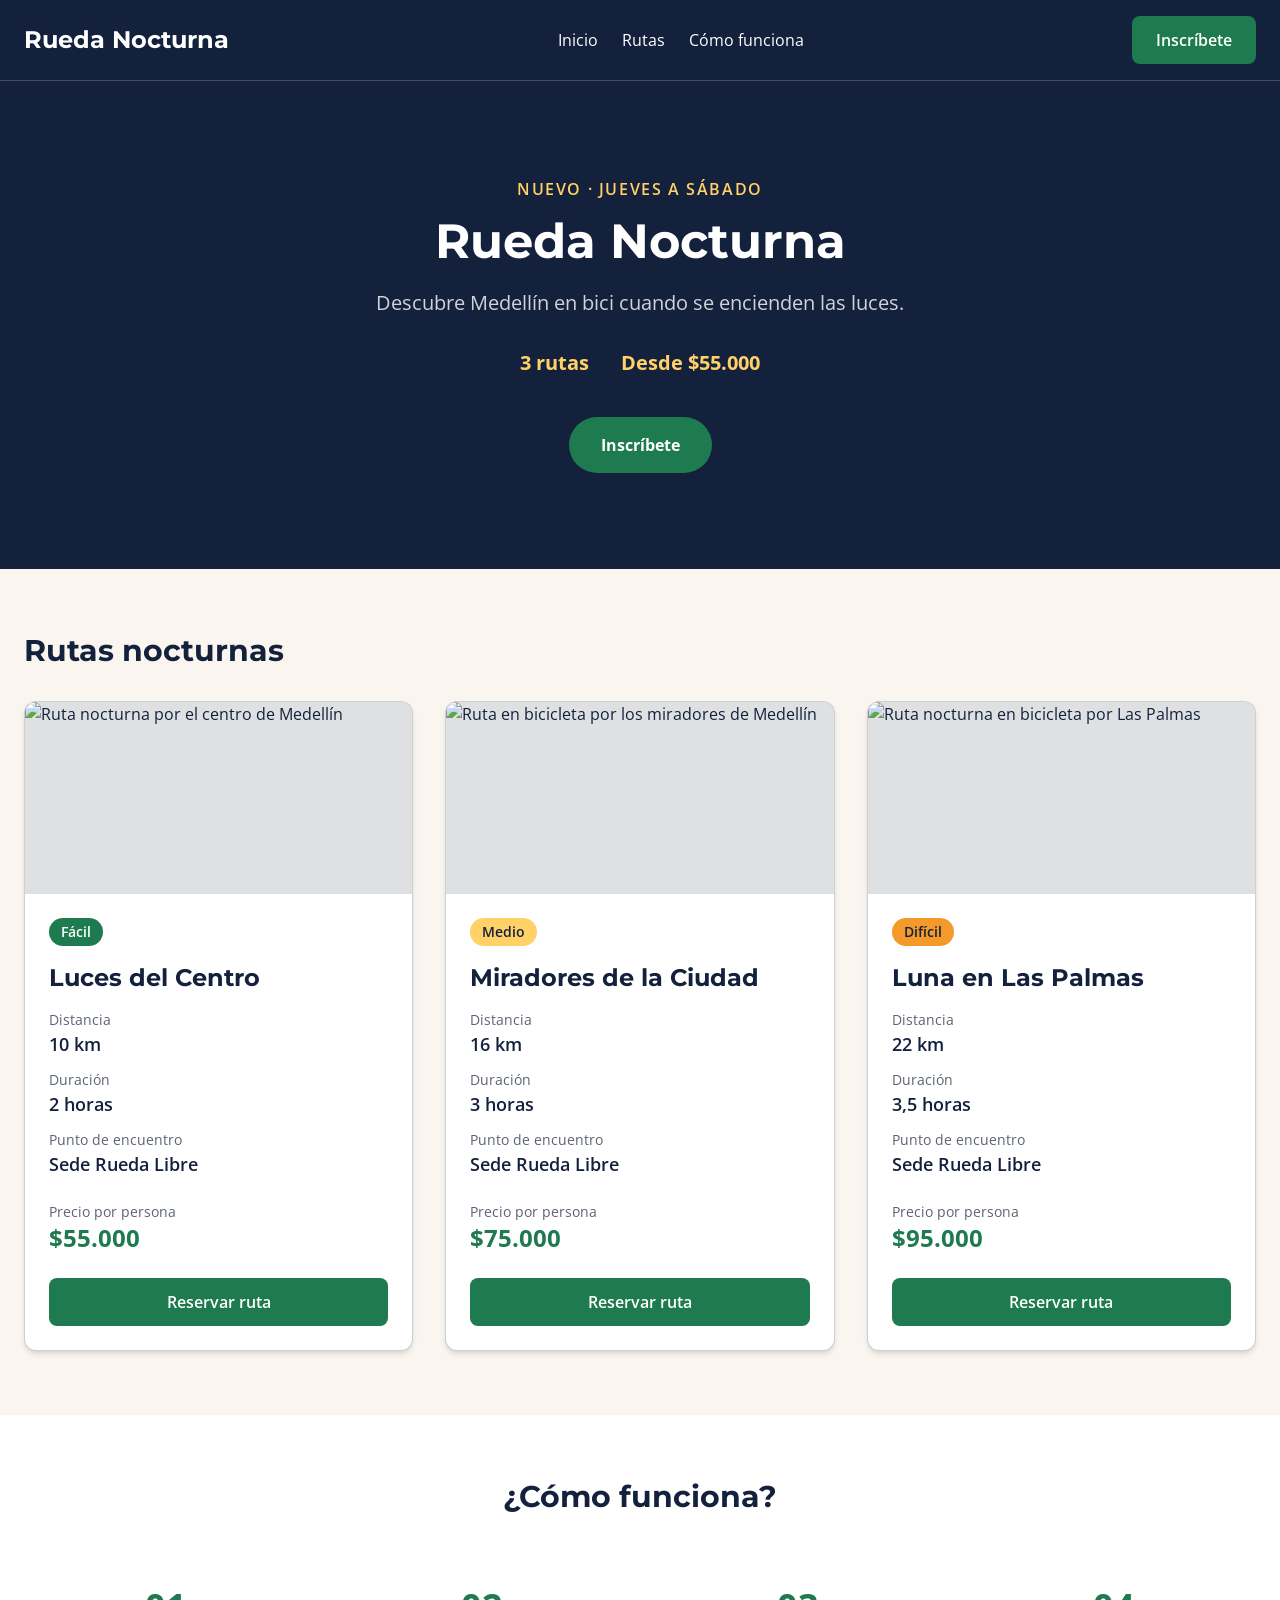
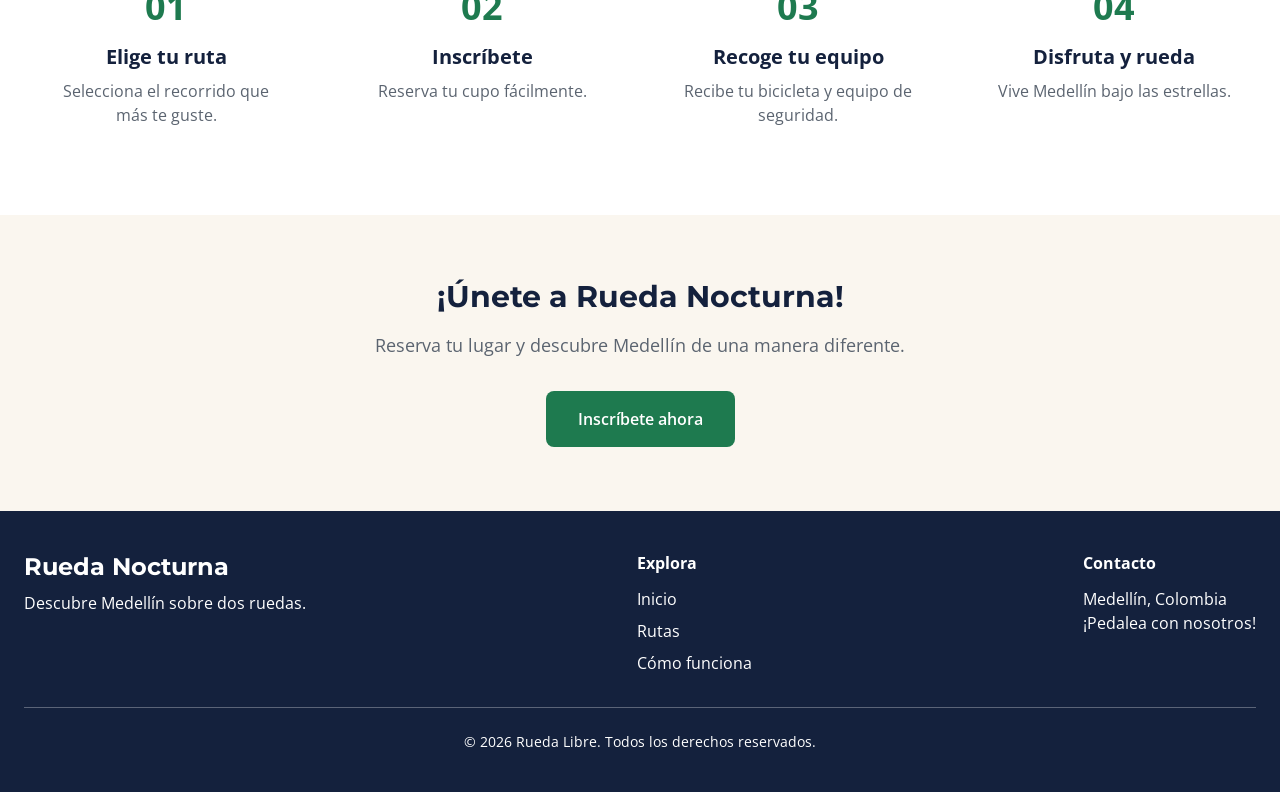
==== commit 315d806d: "feat: personalizar identidad visual y agregar modo oscuro a Rueda Nocturna" ====
--- a/nocturna/index.html
+++ b/nocturna/index.html
@@ -1,45 +1,35 @@
+
 <!DOCTYPE html>
 <html lang="es">
 
 <head>
     <meta charset="UTF-8">
     <meta name="viewport" content="width=device-width, initial-scale=1.0">
+    <meta name="color-scheme" content="light dark">
     <title>Rueda Nocturna</title>
     <link rel="stylesheet" href="src/output.css">
 </head>
 
-<body>
-
-
-    <!-- Encabezado -->
-    <header class="bg-slate-950 text-white border-b border-slate-800">
+<body class="bg-crema text-azul-noche font-texto dark:bg-azul-noche dark:text-white">
+
+    <!-- ENCABEZADO -->
+    <header class="bg-azul-noche text-white border-b border-white/20">
         <div class="max-w-7xl mx-auto px-4 sm:px-6 py-4">
 
             <div class="flex flex-col items-center gap-4 md:flex-row md:justify-between">
 
-                <!-- Logo -->
-                <a href="#inicio" class="text-2xl font-bold text-white text-center">
+                <a href="#inicio" class="text-2xl font-bold font-titulos text-white text-center">
                     Rueda Nocturna
                 </a>
 
-                <!-- Navegación -->
-                <nav class="flex flex-wrap items-center justify-center gap-4 sm:gap-6">
-                    <a href="#inicio" class="hover:text-emerald-400 transition-colors">
-                        Inicio
-                    </a>
-
-                    <a href="#rutas" class="hover:text-emerald-400 transition-colors">
-                        Rutas
-                    </a>
-
-                    <a href="#como-funciona" class="hover:text-emerald-400 transition-colors">
-                        Cómo funciona
-                    </a>
+                <nav class="hidden md:flex items-center justify-center gap-6">
+                    <a href="#inicio" class="hover:text-amarillo-faro transition-colors">Inicio</a>
+                    <a href="#rutas" class="hover:text-amarillo-faro transition-colors">Rutas</a>
+                    <a href="#como-funciona" class="hover:text-amarillo-faro transition-colors">Cómo funciona</a>
                 </nav>
 
-                <!-- Botón -->
                 <a href="#inscripcion"
-                    class="bg-emerald-500 text-slate-950 px-6 py-3 rounded-lg font-semibold hover:bg-emerald-400 transition-colors">
+                    class="bg-verde-ruta text-white px-6 py-3 rounded-lg font-semibold hover:bg-amarillo-faro hover:text-azul-noche transition-colors">
                     Inscríbete
                 </a>
 
@@ -48,95 +38,97 @@
     </header>
 
 
-    <!-- Contenido principal -->
+    <!-- CONTENIDO PRINCIPAL -->
     <main>
 
-        <!-- Sección principal -->
+        <!-- INICIO -->
         <section id="inicio">
-            <div class="bg-slate-950 text-white text-center px-6 py-24">
-
-                <p class="text-emerald-400 font-semibold uppercase tracking-widest mb-4">
+            <div class="bg-azul-noche text-white text-center px-6 py-24">
+
+                <p class="text-amarillo-faro font-semibold uppercase tracking-widest mb-4">
                     Nuevo · Jueves a sábado
                 </p>
 
-                <h1 class="text-5xl font-bold mb-6">
+                <h1 class="text-5xl font-bold font-titulos mb-6">
                     Rueda Nocturna
                 </h1>
 
-                <p class="text-xl text-slate-300 mb-8">
+                <p class="text-xl text-white/80 mb-8">
                     Descubre Medellín en bici cuando se encienden las luces.
                 </p>
 
-                <div class="flex justify-center gap-8 mb-10 text-emerald-400 font-bold text-xl">
+                <div class="flex flex-wrap justify-center gap-8 mb-10 text-amarillo-faro font-bold text-xl">
                     <span>3 rutas</span>
                     <span>Desde $55.000</span>
                 </div>
 
                 <a href="#inscripcion"
-                    class="inline-block bg-emerald-500 text-slate-950 px-8 py-4 rounded-full font-bold hover:bg-emerald-400">
+                    class="inline-block bg-verde-ruta text-white px-8 py-4 rounded-full font-bold hover:bg-amarillo-faro hover:text-azul-noche transition-colors">
                     Inscríbete
                 </a>
 
             </div>
         </section>
 
-        <!-- Rutas -->
-
-        <!-- Sección de rutas -->
-        <section id="rutas" class="px-6 py-16">
+
+        <!-- RUTAS -->
+        <section id="rutas" class="bg-crema dark:bg-azul-noche px-6 py-16">
 
             <div class="max-w-7xl mx-auto">
 
-                <h2 class="text-3xl font-bold text-slate-900 mb-8">
+                <h2 class="text-3xl font-bold font-titulos text-azul-noche dark:text-white mb-8">
                     Rutas nocturnas
                 </h2>
 
-                <div class="grid grid-cols-1 md:grid-cols-2 lg:grid-cols-3 gap-8">
-
-                    <!-- TARJETA 1: LUCES DEL CENTRO -->
-                    <div
-                        class="w-full border border-gray-200 rounded-xl shadow-md overflow-hidden hover:shadow-xl hover:border-emerald-400 transition-shadow duration-300">
-
-                        <div class="h-48 bg-slate-200">
-                            <img src="../img/nocturna/ruta-centro.jpeg" alt="Ruta nocturna por el centro de Medellín"
+                <div class="grid grid-cols-1 sm:grid-cols-2 lg:grid-cols-3 gap-8">
+
+
+                    <!-- TARJETA 1 -->
+                    <div class="w-full bg-white dark:bg-white/5 border border-gris-asfalto/30 dark:border-white/20 rounded-xl shadow-md overflow-hidden hover:shadow-xl hover:border-verde-ruta transition-all duration-300">
+
+                        <div class="h-48 bg-gris-asfalto/20">
+                            <img src="../img/nocturna/ruta-centro.jpeg"
+                                alt="Ruta nocturna por el centro de Medellín"
                                 class="w-full h-full object-cover">
                         </div>
 
-                        <div class="p-6">
-
-                            <span class="bg-green-100 text-green-800 text-sm font-semibold px-3 py-1 rounded-full">
+                        <div class="p-6 text-azul-noche dark:text-white">
+
+                            <span class="inline-block bg-verde-ruta text-white text-sm font-semibold px-3 py-1 rounded-full">
                                 Fácil
                             </span>
 
-                            <h3 class="text-2xl font-bold text-slate-900 mt-4">
+                            <h3 class="text-2xl font-bold font-titulos mt-4">
                                 Luces del Centro
                             </h3>
 
                             <div class="mt-4 space-y-3">
-                                <div>
-                                    <p class="text-sm text-gray-500">Distancia</p>
+
+                                <div>
+                                    <p class="text-sm text-gris-asfalto dark:text-white/70">Distancia</p>
                                     <p class="text-lg font-semibold">10 km</p>
                                 </div>
 
                                 <div>
-                                    <p class="text-sm text-gray-500">Duración</p>
+                                    <p class="text-sm text-gris-asfalto dark:text-white/70">Duración</p>
                                     <p class="text-lg font-semibold">2 horas</p>
                                 </div>
 
                                 <div>
-                                    <p class="text-sm text-gray-500">Punto de encuentro</p>
+                                    <p class="text-sm text-gris-asfalto dark:text-white/70">Punto de encuentro</p>
                                     <p class="text-lg font-semibold">Sede Rueda Libre</p>
                                 </div>
-                            </div>
-
-                            <div class="mt-6">
-                                <p class="text-sm text-gray-500">Precio por persona</p>
-                                <p class="text-2xl font-bold text-emerald-600">$55.000</p>
+
+                            </div>
+
+                            <div class="mt-6">
+                                <p class="text-sm text-gris-asfalto dark:text-white/70">Precio por persona</p>
+                                <p class="text-2xl font-bold text-verde-ruta dark:text-amarillo-faro">$55.000</p>
                             </div>
 
                             <div class="mt-6">
                                 <button
-                                    class="w-full bg-emerald-500 text-slate-950 px-6 py-3 rounded-lg font-semibold hover:bg-emerald-400 focus-visible:outline-2 focus-visible:outline-offset-2 focus-visible:outline-emerald-500">
+                                    class="w-full bg-verde-ruta text-white px-6 py-3 rounded-lg font-semibold hover:bg-amarillo-faro hover:text-azul-noche focus-visible:outline-2 focus-visible:outline-offset-2 focus-visible:outline-azul-noche dark:focus-visible:outline-amarillo-faro transition-colors">
                                     Reservar ruta
                                 </button>
                             </div>
@@ -145,51 +137,52 @@
                     </div>
 
 
-                    <!-- TARJETA 2: MIRADORES DE LA CIUDAD -->
-                    <div
-                        class="w-full border border-gray-200 rounded-xl shadow-md overflow-hidden hover:shadow-xl hover:border-emerald-400 transition-shadow duration-300">
-
-                        <div class="h-48 bg-slate-200">
+                    <!-- TARJETA 2 -->
+                    <div class="w-full bg-white dark:bg-white/5 border border-gris-asfalto/30 dark:border-white/20 rounded-xl shadow-md overflow-hidden hover:shadow-xl hover:border-verde-ruta transition-all duration-300">
+
+                        <div class="h-48 bg-gris-asfalto/20">
                             <img src="../img/nocturna/ruta-miradores.jpeg"
                                 alt="Ruta en bicicleta por los miradores de Medellín"
                                 class="w-full h-full object-cover">
                         </div>
 
-                        <div class="p-6">
-
-                            <span class="bg-yellow-100 text-yellow-800 text-sm font-semibold px-3 py-1 rounded-full">
+                        <div class="p-6 text-azul-noche dark:text-white">
+
+                            <span class="inline-block bg-amarillo-faro text-azul-noche text-sm font-semibold px-3 py-1 rounded-full">
                                 Medio
                             </span>
 
-                            <h3 class="text-2xl font-bold text-slate-900 mt-4">
+                            <h3 class="text-2xl font-bold font-titulos mt-4">
                                 Miradores de la Ciudad
                             </h3>
 
                             <div class="mt-4 space-y-3">
-                                <div>
-                                    <p class="text-sm text-gray-500">Distancia</p>
+
+                                <div>
+                                    <p class="text-sm text-gris-asfalto dark:text-white/70">Distancia</p>
                                     <p class="text-lg font-semibold">16 km</p>
                                 </div>
 
                                 <div>
-                                    <p class="text-sm text-gray-500">Duración</p>
+                                    <p class="text-sm text-gris-asfalto dark:text-white/70">Duración</p>
                                     <p class="text-lg font-semibold">3 horas</p>
                                 </div>
 
                                 <div>
-                                    <p class="text-sm text-gray-500">Punto de encuentro</p>
+                                    <p class="text-sm text-gris-asfalto dark:text-white/70">Punto de encuentro</p>
                                     <p class="text-lg font-semibold">Sede Rueda Libre</p>
                                 </div>
-                            </div>
-
-                            <div class="mt-6">
-                                <p class="text-sm text-gray-500">Precio por persona</p>
-                                <p class="text-2xl font-bold text-emerald-600">$75.000</p>
+
+                            </div>
+
+                            <div class="mt-6">
+                                <p class="text-sm text-gris-asfalto dark:text-white/70">Precio por persona</p>
+                                <p class="text-2xl font-bold text-verde-ruta dark:text-amarillo-faro">$75.000</p>
                             </div>
 
                             <div class="mt-6">
                                 <button
-                                    class="w-full bg-emerald-500 text-slate-950 px-6 py-3 rounded-lg font-semibold hover:bg-emerald-400 focus-visible:outline-2 focus-visible:outline-offset-2 focus-visible:outline-emerald-500">
+                                    class="w-full bg-verde-ruta text-white px-6 py-3 rounded-lg font-semibold hover:bg-amarillo-faro hover:text-azul-noche focus-visible:outline-2 focus-visible:outline-offset-2 focus-visible:outline-azul-noche dark:focus-visible:outline-amarillo-faro transition-colors">
                                     Reservar ruta
                                 </button>
                             </div>
@@ -198,50 +191,52 @@
                     </div>
 
 
-                    <!-- TARJETA 3: LUNA EN LAS PALMAS -->
-                    <div
-                        class="w-full border border-gray-200 rounded-xl shadow-md overflow-hidden hover:shadow-xl hover:border-emerald-400 transition-shadow duration-300">
-
-                        <div class="h-48 bg-slate-200">
-                            <img src="../img/nocturna/ruta-palmas.jpeg" alt="Ruta nocturna en bicicleta por Las Palmas"
+                    <!-- TARJETA 3 -->
+                    <div class="w-full bg-white dark:bg-white/5 border border-gris-asfalto/30 dark:border-white/20 rounded-xl shadow-md overflow-hidden hover:shadow-xl hover:border-verde-ruta transition-all duration-300">
+
+                        <div class="h-48 bg-gris-asfalto/20">
+                            <img src="../img/nocturna/ruta-palmas.jpeg"
+                                alt="Ruta nocturna en bicicleta por Las Palmas"
                                 class="w-full h-full object-cover">
                         </div>
 
-                        <div class="p-6">
-
-                            <span class="bg-red-100 text-red-800 text-sm font-semibold px-3 py-1 rounded-full">
+                        <div class="p-6 text-azul-noche dark:text-white">
+
+                            <span class="inline-block bg-naranja-pedal text-azul-noche text-sm font-semibold px-3 py-1 rounded-full">
                                 Difícil
                             </span>
 
-                            <h3 class="text-2xl font-bold text-slate-900 mt-4">
+                            <h3 class="text-2xl font-bold font-titulos mt-4">
                                 Luna en Las Palmas
                             </h3>
 
                             <div class="mt-4 space-y-3">
-                                <div>
-                                    <p class="text-sm text-gray-500">Distancia</p>
+
+                                <div>
+                                    <p class="text-sm text-gris-asfalto dark:text-white/70">Distancia</p>
                                     <p class="text-lg font-semibold">22 km</p>
                                 </div>
 
                                 <div>
-                                    <p class="text-sm text-gray-500">Duración</p>
+                                    <p class="text-sm text-gris-asfalto dark:text-white/70">Duración</p>
                                     <p class="text-lg font-semibold">3,5 horas</p>
                                 </div>
 
                                 <div>
-                                    <p class="text-sm text-gray-500">Punto de encuentro</p>
+                                    <p class="text-sm text-gris-asfalto dark:text-white/70">Punto de encuentro</p>
                                     <p class="text-lg font-semibold">Sede Rueda Libre</p>
                                 </div>
-                            </div>
-
-                            <div class="mt-6">
-                                <p class="text-sm text-gray-500">Precio por persona</p>
-                                <p class="text-2xl font-bold text-emerald-600">$95.000</p>
+
+                            </div>
+
+                            <div class="mt-6">
+                                <p class="text-sm text-gris-asfalto dark:text-white/70">Precio por persona</p>
+                                <p class="text-2xl font-bold text-verde-ruta dark:text-amarillo-faro">$95.000</p>
                             </div>
 
                             <div class="mt-6">
                                 <button
-                                    class="w-full bg-emerald-500 text-slate-950 px-6 py-3 rounded-lg font-semibold hover:bg-emerald-400 focus-visible:outline-2 focus-visible:outline-offset-2 focus-visible:outline-emerald-500">
+                                    class="w-full bg-verde-ruta text-white px-6 py-3 rounded-lg font-semibold hover:bg-amarillo-faro hover:text-azul-noche focus-visible:outline-2 focus-visible:outline-offset-2 focus-visible:outline-azul-noche dark:focus-visible:outline-amarillo-faro transition-colors">
                                     Reservar ruta
                                 </button>
                             </div>
@@ -251,115 +246,134 @@
 
                 </div>
             </div>
-
         </section>
 
 
-        <!-- Cómo funciona -->
-        <section id="como-funciona">
+        <!-- CÓMO FUNCIONA -->
+        <section id="como-funciona" class="bg-white dark:bg-azul-noche">
 
             <div class="max-w-7xl mx-auto px-6 py-16">
 
-                <h2 class="text-3xl font-bold text-slate-900 text-center mb-12">
+                <h2 class="text-3xl font-bold font-titulos text-azul-noche dark:text-white text-center mb-12">
                     ¿Cómo funciona?
                 </h2>
 
-                <div class="grid grid-cols-1 md:grid-cols-2 lg:grid-cols-4 gap-8">
+                <div class="grid grid-cols-1 sm:grid-cols-2 lg:grid-cols-4 gap-8">
 
                     <div class="text-center p-6">
-                        <div class="text-4xl font-bold text-emerald-500 mb-4">01</div>
+                        <div class="text-4xl font-bold text-verde-ruta dark:text-amarillo-faro mb-4">01</div>
                         <h3 class="text-xl font-bold mb-2">Elige tu ruta</h3>
-                        <p class="text-slate-600">Selecciona el recorrido que más te guste.</p>
+                        <p class="text-gris-asfalto dark:text-white/80">Selecciona el recorrido que más te guste.</p>
                     </div>
 
                     <div class="text-center p-6">
-                        <div class="text-4xl font-bold text-emerald-500 mb-4">02</div>
+                        <div class="text-4xl font-bold text-verde-ruta dark:text-amarillo-faro mb-4">02</div>
                         <h3 class="text-xl font-bold mb-2">Inscríbete</h3>
-                        <p class="text-slate-600">Reserva tu cupo fácilmente.</p>
+                        <p class="text-gris-asfalto dark:text-white/80">Reserva tu cupo fácilmente.</p>
                     </div>
 
                     <div class="text-center p-6">
-                        <div class="text-4xl font-bold text-emerald-500 mb-4">03</div>
+                        <div class="text-4xl font-bold text-verde-ruta dark:text-amarillo-faro mb-4">03</div>
                         <h3 class="text-xl font-bold mb-2">Recoge tu equipo</h3>
-                        <p class="text-slate-600">Recibe tu bicicleta y equipo de seguridad.</p>
+                        <p class="text-gris-asfalto dark:text-white/80">Recibe tu bicicleta y equipo de seguridad.</p>
                     </div>
 
                     <div class="text-center p-6">
-                        <div class="text-4xl font-bold text-emerald-500 mb-4">04</div>
+                        <div class="text-4xl font-bold text-verde-ruta dark:text-amarillo-faro mb-4">04</div>
                         <h3 class="text-xl font-bold mb-2">Disfruta y rueda</h3>
-                        <p class="text-slate-600">Vive Medellín bajo las estrellas.</p>
+                        <p class="text-gris-asfalto dark:text-white/80">Vive Medellín bajo las estrellas.</p>
                     </div>
 
                 </div>
             </div>
-
         </section>
 
-        <!-- Inscripción -->
+
+        <!-- INSCRIPCIÓN -->
         <section id="inscripcion">
 
-            <div class="bg-slate-100 px-6 py-16">
+            <div class="bg-crema dark:bg-azul-noche px-6 py-16">
 
                 <div class="max-w-3xl mx-auto text-center">
 
-                    <h2 class="text-3xl font-bold text-slate-900 mb-4">
+                    <h2 class="text-3xl font-bold font-titulos text-azul-noche dark:text-white mb-4">
                         ¡Únete a Rueda Nocturna!
                     </h2>
 
-                    <p class="text-slate-600 text-lg mb-8">
+                    <p class="text-gris-asfalto dark:text-white/80 text-lg mb-8">
                         Reserva tu lugar y descubre Medellín de una manera diferente.
                     </p>
 
                     <a href="../paginas/reservas.html"
-                        class="inline-block bg-emerald-500 text-slate-950 px-8 py-4 rounded-lg font-semibold hover:bg-emerald-400">
+                        class="inline-block bg-verde-ruta text-white px-8 py-4 rounded-lg font-semibold hover:bg-amarillo-faro hover:text-azul-noche transition-colors">
                         Inscríbete ahora
                     </a>
 
                 </div>
-
-            </div>
-
+            </div>
         </section>
 
     </main>
 
 
-    <!-- Pie de página -->
-    <footer class="bg-slate-950 text-white px-6 py-10">
+    <!-- FOOTER -->
+    <footer class="bg-azul-noche text-white px-6 py-10">
 
         <div class="max-w-7xl mx-auto flex flex-col md:flex-row justify-between gap-8">
 
+            <!-- MARCA -->
             <div>
-                <h2 class="text-2xl font-bold mb-2">Rueda Nocturna</h2>
-                <p class="text-slate-400">
+                <h2 class="text-2xl font-bold font-titulos mb-2 text-white">
+                    Rueda Nocturna
+                </h2>
+
+                <p class="text-white">
                     Descubre Medellín sobre dos ruedas.
                 </p>
             </div>
 
+
+            <!-- EXPLORA -->
             <div>
-                <h3 class="font-bold mb-3">Explora</h3>
-                <ul class="space-y-2 text-slate-300">
-                    <li><a href="#inicio" class="hover:text-emerald-400">Inicio</a></li>
-                    <li><a href="#rutas" class="hover:text-emerald-400">Rutas</a></li>
-                    <li><a href="#como-funciona" class="hover:text-emerald-400">Cómo funciona</a></li>
+                <h3 class="font-bold mb-3 text-white">
+                    Explora
+                </h3>
+
+                <ul class="space-y-2 text-white">
+                    <li>
+                        <a href="#inicio" class="hover:text-amarillo-faro transition-colors">Inicio</a>
+                    </li>
+
+                    <li>
+                        <a href="#rutas" class="hover:text-amarillo-faro transition-colors">Rutas</a>
+                    </li>
+
+                    <li>
+                        <a href="#como-funciona" class="hover:text-amarillo-faro transition-colors">Cómo funciona</a>
+                    </li>
                 </ul>
             </div>
 
+
+            <!-- CONTACTO -->
             <div>
-                <h3 class="font-bold mb-3">Contacto</h3>
-                <p class="text-slate-300">Medellín, Colombia</p>
-                <p class="text-slate-400">¡Pedalea con nosotros!</p>
+                <h3 class="font-bold mb-3 text-white">
+                    Contacto
+                </h3>
+
+                <p class="text-white">Medellín, Colombia</p>
+                <p class="text-white">¡Pedalea con nosotros!</p>
             </div>
 
         </div>
 
-        <div class="max-w-7xl mx-auto border-t border-slate-700 mt-8 pt-6 text-center text-slate-400 text-sm">
+
+        <!-- DERECHOS RESERVADOS -->
+        <div class="max-w-7xl mx-auto border-t border-white/30 mt-8 pt-6 text-center text-white text-sm">
             © 2026 Rueda Libre. Todos los derechos reservados.
         </div>
 
     </footer>
 
-
 </body>
-
 </html>
--- a/nocturna/src/output.css
+++ b/nocturna/src/output.css
@@ -1,4 +1,5 @@
 /*! tailwindcss v4.3.5 | MIT License | https://tailwindcss.com */
+@import url('https://fonts.googleapis.com/css2?family=Montserrat:wght@400;500;600;700;800&family=Open+Sans:wght@400;500;600;700&display=swap');
 @layer properties;
 @layer theme, base, components, utilities;
 @layer theme {
@@ -21,7 +22,6 @@
     --color-green-500: oklch(72.3% 0.219 149.579);
     --color-green-700: oklch(52.7% 0.154 150.069);
     --color-green-800: oklch(44.8% 0.119 151.328);
-    --color-emerald-300: oklch(84.5% 0.143 164.978);
     --color-emerald-400: oklch(76.5% 0.177 163.223);
     --color-emerald-500: oklch(69.6% 0.17 162.48);
     --color-emerald-600: oklch(59.6% 0.145 163.225);
@@ -40,7 +40,9 @@
     --color-slate-900: oklch(20.8% 0.042 265.755);
     --color-slate-950: oklch(12.9% 0.042 264.695);
     --color-gray-200: oklch(92.8% 0.006 264.531);
+    --color-gray-300: oklch(87.2% 0.01 258.338);
     --color-gray-500: oklch(55.1% 0.027 264.364);
+    --color-black: #000;
     --color-white: #fff;
     --spacing: 0.25rem;
     --container-sm: 24rem;
@@ -71,6 +73,14 @@
     --default-transition-timing-function: cubic-bezier(0.4, 0, 0.2, 1);
     --default-font-family: var(--font-sans);
     --default-mono-font-family: var(--font-mono);
+    --color-verde-ruta: #1E7A4F;
+    --color-naranja-pedal: #F39A2B;
+    --color-azul-noche: #14213D;
+    --color-crema: #FAF6EF;
+    --color-gris-asfalto: #5B6470;
+    --color-amarillo-faro: #FFD166;
+    --font-titulos: "Montserrat", sans-serif;
+    --font-texto: "Open Sans", sans-serif;
   }
 }
 @layer base {
@@ -267,6 +277,9 @@
   .grid {
     display: grid;
   }
+  .hidden {
+    display: none;
+  }
   .inline-block {
     display: inline-block;
   }
@@ -376,6 +389,9 @@
   .border-amber-500 {
     border-color: var(--color-amber-500);
   }
+  .border-azul-noche {
+    border-color: var(--color-azul-noche);
+  }
   .border-blue-500 {
     border-color: var(--color-blue-500);
   }
@@ -388,6 +404,18 @@
   .border-green-500 {
     border-color: var(--color-green-500);
   }
+  .border-gris-asfalto {
+    border-color: var(--color-gris-asfalto);
+  }
+  .border-gris-asfalto\/30 {
+    border-color: color-mix(in srgb, #5B6470 30%, transparent);
+    @supports (color: color-mix(in lab, red, red)) {
+      border-color: color-mix(in oklab, var(--color-gris-asfalto) 30%, transparent);
+    }
+  }
+  .border-naranja-pedal {
+    border-color: var(--color-naranja-pedal);
+  }
   .border-slate-300 {
     border-color: var(--color-slate-300);
   }
@@ -397,12 +425,36 @@
   .border-slate-800 {
     border-color: var(--color-slate-800);
   }
+  .border-verde-ruta {
+    border-color: var(--color-verde-ruta);
+  }
+  .border-white\/20 {
+    border-color: color-mix(in srgb, #fff 20%, transparent);
+    @supports (color: color-mix(in lab, red, red)) {
+      border-color: color-mix(in oklab, var(--color-white) 20%, transparent);
+    }
+  }
+  .border-white\/30 {
+    border-color: color-mix(in srgb, #fff 30%, transparent);
+    @supports (color: color-mix(in lab, red, red)) {
+      border-color: color-mix(in oklab, var(--color-white) 30%, transparent);
+    }
+  }
+  .bg-amarillo-faro {
+    background-color: var(--color-amarillo-faro);
+  }
   .bg-amber-50 {
     background-color: var(--color-amber-50);
   }
+  .bg-azul-noche {
+    background-color: var(--color-azul-noche);
+  }
   .bg-blue-50 {
     background-color: var(--color-blue-50);
   }
+  .bg-crema {
+    background-color: var(--color-crema);
+  }
   .bg-emerald-500 {
     background-color: var(--color-emerald-500);
   }
@@ -412,6 +464,18 @@
   .bg-green-100 {
     background-color: var(--color-green-100);
   }
+  .bg-gris-asfalto {
+    background-color: var(--color-gris-asfalto);
+  }
+  .bg-gris-asfalto\/20 {
+    background-color: color-mix(in srgb, #5B6470 20%, transparent);
+    @supports (color: color-mix(in lab, red, red)) {
+      background-color: color-mix(in oklab, var(--color-gris-asfalto) 20%, transparent);
+    }
+  }
+  .bg-naranja-pedal {
+    background-color: var(--color-naranja-pedal);
+  }
   .bg-red-100 {
     background-color: var(--color-red-100);
   }
@@ -427,6 +491,12 @@
   .bg-slate-950 {
     background-color: var(--color-slate-950);
   }
+  .bg-verde-ruta {
+    background-color: var(--color-verde-ruta);
+  }
+  .bg-white {
+    background-color: var(--color-white);
+  }
   .bg-yellow-100 {
     background-color: var(--color-yellow-100);
   }
@@ -463,9 +533,6 @@
   .py-4 {
     padding-block: calc(var(--spacing) * 4);
   }
-  .py-5 {
-    padding-block: calc(var(--spacing) * 5);
-  }
   .py-10 {
     padding-block: calc(var(--spacing) * 10);
   }
@@ -480,6 +547,12 @@
   }
   .text-center {
     text-align: center;
+  }
+  .font-texto {
+    font-family: var(--font-texto);
+  }
+  .font-titulos {
+    font-family: var(--font-titulos);
   }
   .text-2xl {
     font-size: var(--text-2xl);
@@ -525,18 +598,30 @@
     --tw-tracking: var(--tracking-widest);
     letter-spacing: var(--tracking-widest);
   }
+  .text-amarillo-faro {
+    color: var(--color-amarillo-faro);
+  }
   .text-amber-700 {
     color: var(--color-amber-700);
   }
   .text-amber-800 {
     color: var(--color-amber-800);
   }
+  .text-azul-noche {
+    color: var(--color-azul-noche);
+  }
+  .text-black {
+    color: var(--color-black);
+  }
   .text-blue-700 {
     color: var(--color-blue-700);
   }
   .text-blue-800 {
     color: var(--color-blue-800);
   }
+  .text-crema {
+    color: var(--color-crema);
+  }
   .text-emerald-400 {
     color: var(--color-emerald-400);
   }
@@ -555,6 +640,9 @@
   .text-green-800 {
     color: var(--color-green-800);
   }
+  .text-gris-asfalto {
+    color: var(--color-gris-asfalto);
+  }
   .text-red-800 {
     color: var(--color-red-800);
   }
@@ -579,8 +667,17 @@
   .text-slate-950 {
     color: var(--color-slate-950);
   }
+  .text-verde-ruta {
+    color: var(--color-verde-ruta);
+  }
   .text-white {
     color: var(--color-white);
+  }
+  .text-white\/80 {
+    color: color-mix(in srgb, #fff 80%, transparent);
+    @supports (color: color-mix(in lab, red, red)) {
+      color: color-mix(in oklab, var(--color-white) 80%, transparent);
+    }
   }
   .text-yellow-800 {
     color: var(--color-yellow-800);
@@ -591,6 +688,11 @@
   .shadow-md {
     --tw-shadow: 0 4px 6px -1px var(--tw-shadow-color, rgb(0 0 0 / 0.1)), 0 2px 4px -2px var(--tw-shadow-color, rgb(0 0 0 / 0.1));
     box-shadow: var(--tw-inset-shadow), var(--tw-inset-ring-shadow), var(--tw-ring-offset-shadow), var(--tw-ring-shadow), var(--tw-shadow);
+  }
+  .transition-all {
+    transition-property: all;
+    transition-timing-function: var(--tw-ease, var(--default-transition-timing-function));
+    transition-duration: var(--tw-duration, var(--default-transition-duration));
   }
   .transition-colors {
     transition-property: color, background-color, border-color, outline-color, text-decoration-color, fill, stroke, --tw-gradient-from, --tw-gradient-via, --tw-gradient-to;
@@ -606,21 +708,56 @@
     --tw-duration: 300ms;
     transition-duration: 300ms;
   }
+  .placeholder\:text-gris-asfalto::placeholder {
+    color: var(--color-gris-asfalto);
+  }
   @media (hover: hover) {
     .hover\:border-emerald-400:hover {
       border-color: var(--color-emerald-400);
     }
+    .hover\:border-verde-ruta:hover {
+      border-color: var(--color-verde-ruta);
+    }
+    .hover\:bg-amarillo-faro:hover {
+      background-color: var(--color-amarillo-faro);
+    }
+    .hover\:bg-azul-noche:hover {
+      background-color: var(--color-azul-noche);
+    }
     .hover\:bg-emerald-400:hover {
       background-color: var(--color-emerald-400);
     }
     .hover\:bg-slate-600:hover {
       background-color: var(--color-slate-600);
     }
+    .hover\:bg-verde-ruta:hover {
+      background-color: var(--color-verde-ruta);
+    }
+    .hover\:bg-verde-ruta\/90:hover {
+      background-color: color-mix(in srgb, #1E7A4F 90%, transparent);
+    }
+    @supports (color: color-mix(in lab, red, red)) {
+      .hover\:bg-verde-ruta\/90:hover {
+        background-color: color-mix(in oklab, var(--color-verde-ruta) 90%, transparent);
+      }
+    }
+    .hover\:text-amarillo-faro:hover {
+      color: var(--color-amarillo-faro);
+    }
+    .hover\:text-azul-noche:hover {
+      color: var(--color-azul-noche);
+    }
     .hover\:text-emerald-400:hover {
       color: var(--color-emerald-400);
     }
     .hover\:text-slate-950:hover {
       color: var(--color-slate-950);
+    }
+    .hover\:text-verde-ruta:hover {
+      color: var(--color-verde-ruta);
+    }
+    .hover\:text-white:hover {
+      color: var(--color-white);
     }
     .hover\:shadow-xl:hover {
       --tw-shadow: 0 20px 25px -5px var(--tw-shadow-color, rgb(0 0 0 / 0.1)), 0 8px 10px -6px var(--tw-shadow-color, rgb(0 0 0 / 0.1));
@@ -630,6 +767,9 @@
   .focus\:border-emerald-500:focus {
     border-color: var(--color-emerald-500);
   }
+  .focus\:border-verde-ruta:focus {
+    border-color: var(--color-verde-ruta);
+  }
   .focus\:ring-2:focus {
     --tw-ring-shadow: var(--tw-ring-inset, ) 0 0 0 calc(2px + var(--tw-ring-offset-width)) var(--tw-ring-color, currentcolor);
     box-shadow: var(--tw-inset-shadow), var(--tw-inset-ring-shadow), var(--tw-ring-offset-shadow), var(--tw-ring-shadow), var(--tw-shadow);
@@ -637,6 +777,9 @@
   .focus\:ring-emerald-500:focus {
     --tw-ring-color: var(--color-emerald-500);
   }
+  .focus\:ring-verde-ruta:focus {
+    --tw-ring-color: var(--color-verde-ruta);
+  }
   .focus\:outline-none:focus {
     --tw-outline-style: none;
     outline-style: none;
@@ -648,29 +791,41 @@
   .focus-visible\:outline-offset-2:focus-visible {
     outline-offset: 2px;
   }
+  .focus-visible\:outline-azul-noche:focus-visible {
+    outline-color: var(--color-azul-noche);
+  }
   .focus-visible\:outline-emerald-500:focus-visible {
     outline-color: var(--color-emerald-500);
   }
+  .focus-visible\:outline-naranja-pedal:focus-visible {
+    outline-color: var(--color-naranja-pedal);
+  }
   .focus-visible\:outline-slate-500:focus-visible {
     outline-color: var(--color-slate-500);
   }
+  .focus-visible\:outline-verde-ruta:focus-visible {
+    outline-color: var(--color-verde-ruta);
+  }
   @media (width >= 40rem) {
-    .sm\:gap-6 {
-      gap: calc(var(--spacing) * 6);
+    .sm\:grid-cols-2 {
+      grid-template-columns: repeat(2, minmax(0, 1fr));
     }
     .sm\:px-6 {
       padding-inline: calc(var(--spacing) * 6);
     }
   }
   @media (width >= 48rem) {
-    .md\:grid-cols-2 {
-      grid-template-columns: repeat(2, minmax(0, 1fr));
+    .md\:flex {
+      display: flex;
     }
     .md\:flex-row {
       flex-direction: row;
     }
     .md\:justify-between {
       justify-content: space-between;
+    }
+    .md\:p-8 {
+      padding: calc(var(--spacing) * 8);
     }
   }
   @media (width >= 64rem) {
@@ -679,6 +834,81 @@
     }
     .lg\:grid-cols-4 {
       grid-template-columns: repeat(4, minmax(0, 1fr));
+    }
+  }
+  @media (prefers-color-scheme: dark) {
+    .dark\:border-amarillo-faro {
+      border-color: var(--color-amarillo-faro);
+    }
+    .dark\:border-crema {
+      border-color: var(--color-crema);
+    }
+    .dark\:border-gris-asfalto {
+      border-color: var(--color-gris-asfalto);
+    }
+    .dark\:border-white\/20 {
+      border-color: color-mix(in srgb, #fff 20%, transparent);
+    }
+    @supports (color: color-mix(in lab, red, red)) {
+      .dark\:border-white\/20 {
+        border-color: color-mix(in oklab, var(--color-white) 20%, transparent);
+      }
+    }
+    .dark\:bg-azul-noche {
+      background-color: var(--color-azul-noche);
+    }
+    .dark\:bg-black {
+      background-color: var(--color-black);
+    }
+    .dark\:bg-white\/5 {
+      background-color: color-mix(in srgb, #fff 5%, transparent);
+    }
+    @supports (color: color-mix(in lab, red, red)) {
+      .dark\:bg-white\/5 {
+        background-color: color-mix(in oklab, var(--color-white) 5%, transparent);
+      }
+    }
+    .dark\:text-amarillo-faro {
+      color: var(--color-amarillo-faro);
+    }
+    .dark\:text-crema {
+      color: var(--color-crema);
+    }
+    .dark\:text-gray-300 {
+      color: var(--color-gray-300);
+    }
+    .dark\:text-white {
+      color: var(--color-white);
+    }
+    .dark\:text-white\/70 {
+      color: color-mix(in srgb, #fff 70%, transparent);
+    }
+    @supports (color: color-mix(in lab, red, red)) {
+      .dark\:text-white\/70 {
+        color: color-mix(in oklab, var(--color-white) 70%, transparent);
+      }
+    }
+    .dark\:text-white\/80 {
+      color: color-mix(in srgb, #fff 80%, transparent);
+    }
+    @supports (color: color-mix(in lab, red, red)) {
+      .dark\:text-white\/80 {
+        color: color-mix(in oklab, var(--color-white) 80%, transparent);
+      }
+    }
+    .dark\:placeholder\:text-crema::placeholder {
+      color: var(--color-crema);
+    }
+    @media (hover: hover) {
+      .dark\:hover\:bg-crema:hover {
+        background-color: var(--color-crema);
+      }
+      .dark\:hover\:text-azul-noche:hover {
+        color: var(--color-azul-noche);
+      }
+    }
+    .dark\:focus-visible\:outline-amarillo-faro:focus-visible {
+      outline-color: var(--color-amarillo-faro);
     }
   }
 }
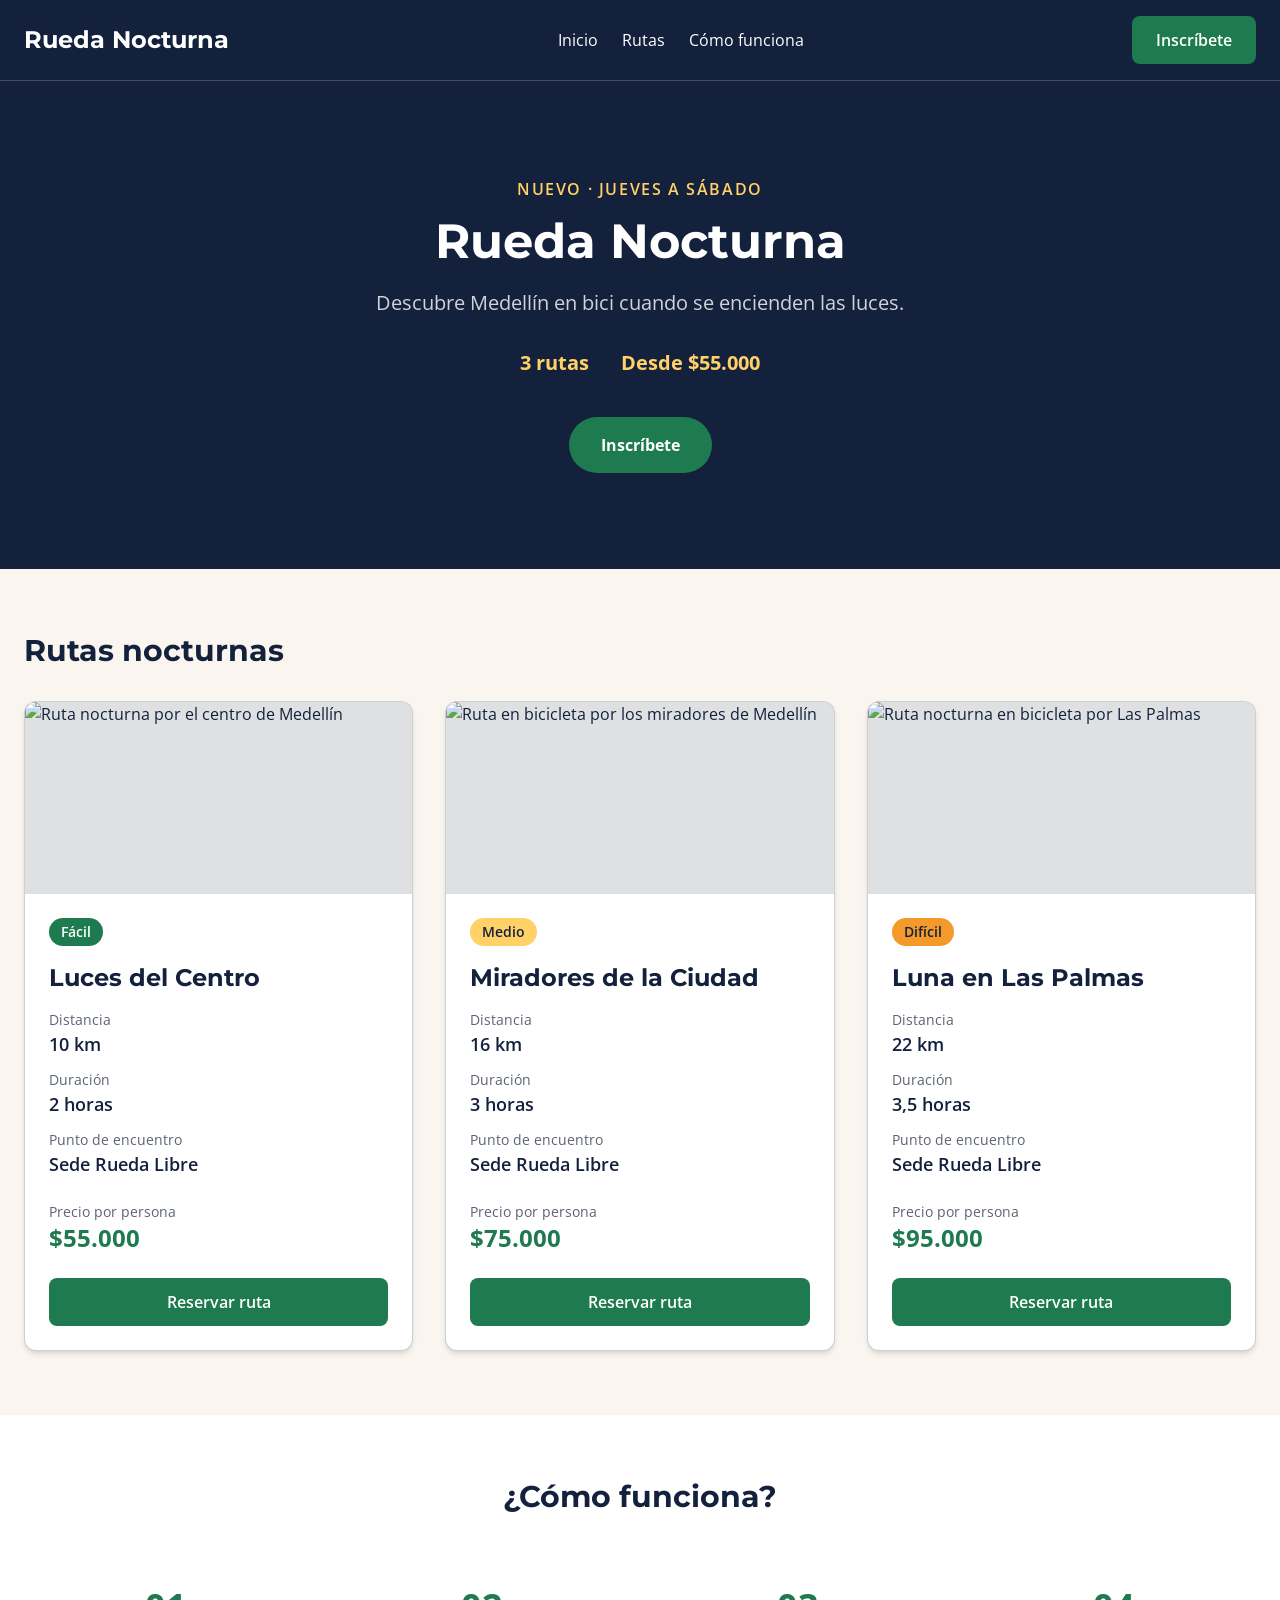
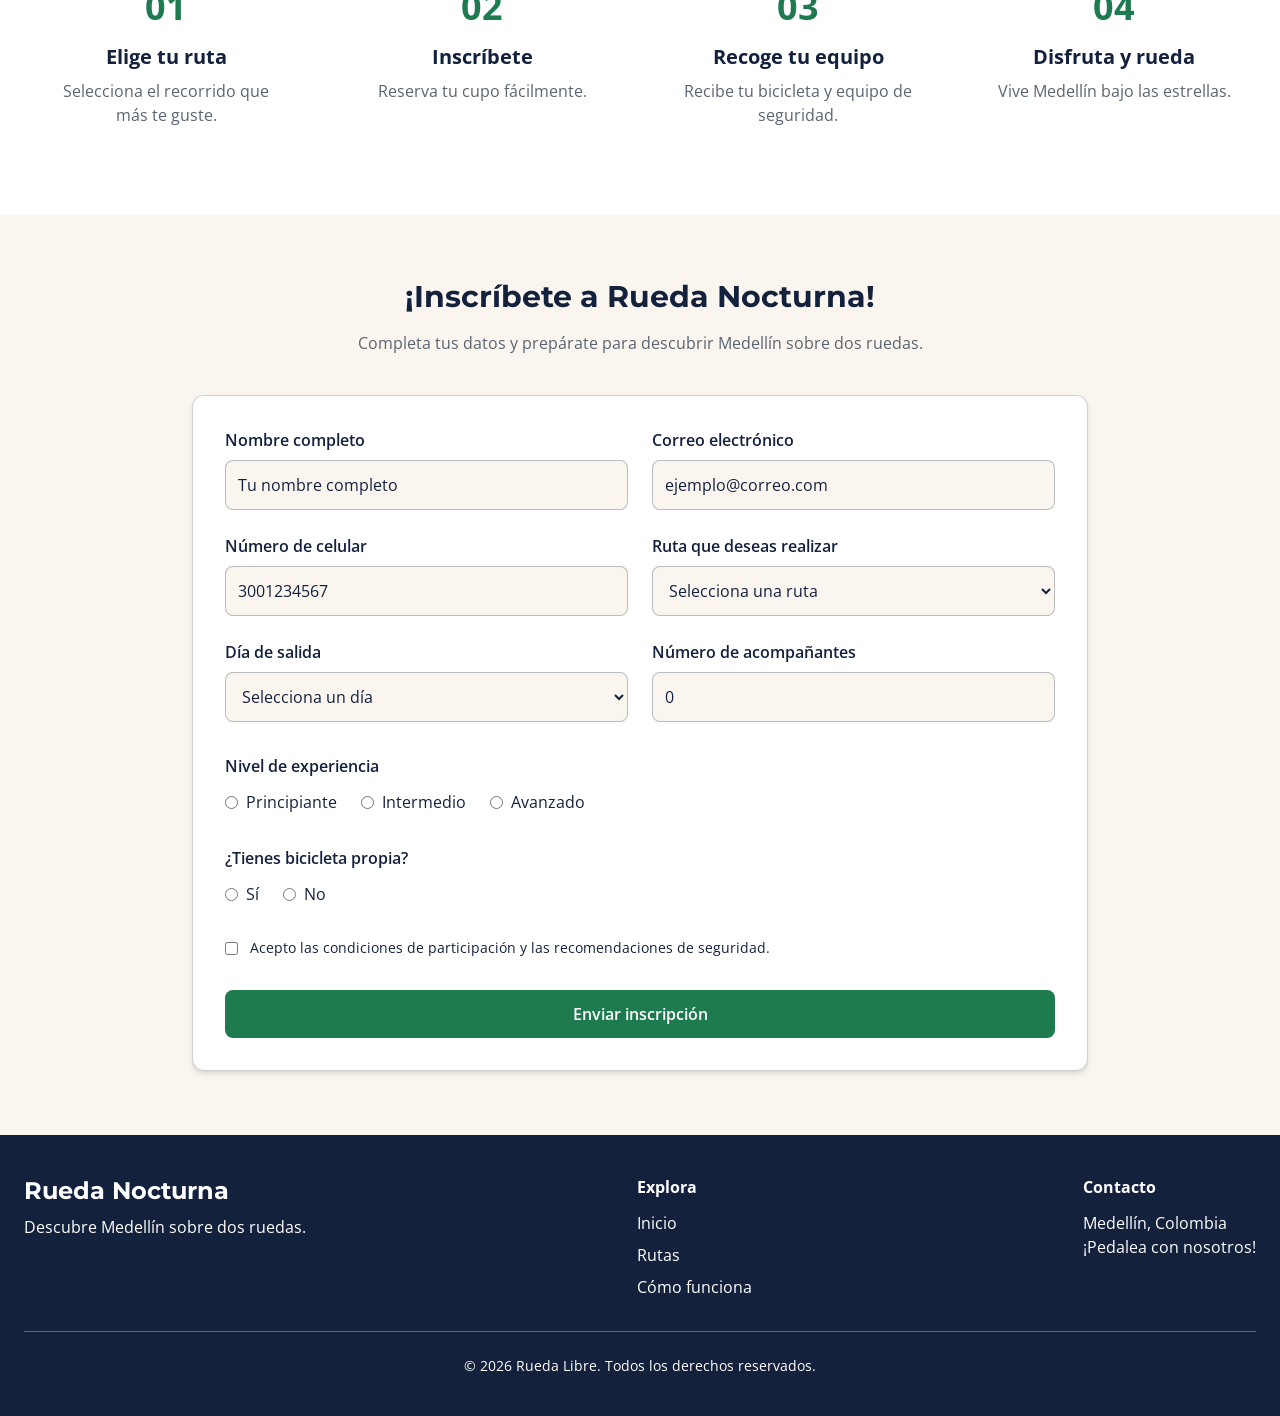
==== commit 9bec5862: "feat: implementar formulario de inscripcion accesible" ====
--- a/nocturna/index.html
+++ b/nocturna/index.html
@@ -1,4 +1,3 @@
-
 <!DOCTYPE html>
 <html lang="es">
 
@@ -84,17 +83,16 @@
 
 
                     <!-- TARJETA 1 -->
-                    <div class="w-full bg-white dark:bg-white/5 border border-gris-asfalto/30 dark:border-white/20 rounded-xl shadow-md overflow-hidden hover:shadow-xl hover:border-verde-ruta transition-all duration-300">
+                    <div class="card-ruta">
 
                         <div class="h-48 bg-gris-asfalto/20">
-                            <img src="../img/nocturna/ruta-centro.jpeg"
-                                alt="Ruta nocturna por el centro de Medellín"
+                            <img src="../img/nocturna/ruta-centro.jpeg" alt="Ruta nocturna por el centro de Medellín"
                                 class="w-full h-full object-cover">
                         </div>
 
                         <div class="p-6 text-azul-noche dark:text-white">
 
-                            <span class="inline-block bg-verde-ruta text-white text-sm font-semibold px-3 py-1 rounded-full">
+                            <span class="badge-ruta bg-verde-ruta text-white">
                                 Fácil
                             </span>
 
@@ -127,8 +125,7 @@
                             </div>
 
                             <div class="mt-6">
-                                <button
-                                    class="w-full bg-verde-ruta text-white px-6 py-3 rounded-lg font-semibold hover:bg-amarillo-faro hover:text-azul-noche focus-visible:outline-2 focus-visible:outline-offset-2 focus-visible:outline-azul-noche dark:focus-visible:outline-amarillo-faro transition-colors">
+                                <button class="btn-ruta w-full px-6 py-3 rounded-lg">
                                     Reservar ruta
                                 </button>
                             </div>
@@ -138,7 +135,7 @@
 
 
                     <!-- TARJETA 2 -->
-                    <div class="w-full bg-white dark:bg-white/5 border border-gris-asfalto/30 dark:border-white/20 rounded-xl shadow-md overflow-hidden hover:shadow-xl hover:border-verde-ruta transition-all duration-300">
+                    <div class="card-ruta">
 
                         <div class="h-48 bg-gris-asfalto/20">
                             <img src="../img/nocturna/ruta-miradores.jpeg"
@@ -148,7 +145,7 @@
 
                         <div class="p-6 text-azul-noche dark:text-white">
 
-                            <span class="inline-block bg-amarillo-faro text-azul-noche text-sm font-semibold px-3 py-1 rounded-full">
+                            <span class="badge-ruta bg-amarillo-faro text-azul-noche">
                                 Medio
                             </span>
 
@@ -181,8 +178,7 @@
                             </div>
 
                             <div class="mt-6">
-                                <button
-                                    class="w-full bg-verde-ruta text-white px-6 py-3 rounded-lg font-semibold hover:bg-amarillo-faro hover:text-azul-noche focus-visible:outline-2 focus-visible:outline-offset-2 focus-visible:outline-azul-noche dark:focus-visible:outline-amarillo-faro transition-colors">
+                                <button class="btn-ruta w-full px-6 py-3 rounded-lg">
                                     Reservar ruta
                                 </button>
                             </div>
@@ -192,17 +188,16 @@
 
 
                     <!-- TARJETA 3 -->
-                    <div class="w-full bg-white dark:bg-white/5 border border-gris-asfalto/30 dark:border-white/20 rounded-xl shadow-md overflow-hidden hover:shadow-xl hover:border-verde-ruta transition-all duration-300">
+                    <div class="card-ruta">
 
                         <div class="h-48 bg-gris-asfalto/20">
-                            <img src="../img/nocturna/ruta-palmas.jpeg"
-                                alt="Ruta nocturna en bicicleta por Las Palmas"
+                            <img src="../img/nocturna/ruta-palmas.jpeg" alt="Ruta nocturna en bicicleta por Las Palmas"
                                 class="w-full h-full object-cover">
                         </div>
 
                         <div class="p-6 text-azul-noche dark:text-white">
 
-                            <span class="inline-block bg-naranja-pedal text-azul-noche text-sm font-semibold px-3 py-1 rounded-full">
+                            <span class="badge-ruta bg-naranja-pedal text-azul-noche">
                                 Difícil
                             </span>
 
@@ -235,8 +230,7 @@
                             </div>
 
                             <div class="mt-6">
-                                <button
-                                    class="w-full bg-verde-ruta text-white px-6 py-3 rounded-lg font-semibold hover:bg-amarillo-faro hover:text-azul-noche focus-visible:outline-2 focus-visible:outline-offset-2 focus-visible:outline-azul-noche dark:focus-visible:outline-amarillo-faro transition-colors">
+                                <button class="btn-ruta w-full px-6 py-3 rounded-lg">
                                     Reservar ruta
                                 </button>
                             </div>
@@ -290,26 +284,152 @@
 
 
         <!-- INSCRIPCIÓN -->
-        <section id="inscripcion">
-
-            <div class="bg-crema dark:bg-azul-noche px-6 py-16">
-
-                <div class="max-w-3xl mx-auto text-center">
-
+        <section id="inscripcion" class="bg-crema dark:bg-azul-noche px-6 py-16">
+
+            <div class="max-w-4xl mx-auto">
+
+                <div class="text-center mb-10">
                     <h2 class="text-3xl font-bold font-titulos text-azul-noche dark:text-white mb-4">
-                        ¡Únete a Rueda Nocturna!
+                        ¡Inscríbete a Rueda Nocturna!
                     </h2>
 
-                    <p class="text-gris-asfalto dark:text-white/80 text-lg mb-8">
-                        Reserva tu lugar y descubre Medellín de una manera diferente.
+                    <p class="text-gris-asfalto dark:text-white/80">
+                        Completa tus datos y prepárate para descubrir Medellín sobre dos ruedas.
                     </p>
-
-                    <a href="../paginas/reservas.html"
-                        class="inline-block bg-verde-ruta text-white px-8 py-4 rounded-lg font-semibold hover:bg-amarillo-faro hover:text-azul-noche transition-colors">
-                        Inscríbete ahora
-                    </a>
-
                 </div>
+
+                <form
+                    class="bg-white dark:bg-white/5 border border-gris-asfalto/30 dark:border-white/20 rounded-xl shadow-md p-6 md:p-8">
+
+                    <div class="grid grid-cols-1 md:grid-cols-2 gap-6">
+
+                        <!-- Nombre -->
+                        <div>
+                            <label for="nombre" class="block font-semibold text-azul-noche dark:text-white mb-2">
+                                Nombre completo
+                            </label>
+                            <input type="text" id="nombre" name="nombre" minlength="3" required
+                                placeholder="Tu nombre completo"
+                                class="w-full p-3 rounded-lg border border-gris-asfalto/40 bg-crema dark:bg-azul-noche dark:text-white focus:outline-none focus:ring-2 focus:ring-verde-ruta">
+                        </div>
+
+                        <!-- Correo -->
+                        <div>
+                            <label for="correo" class="block font-semibold text-azul-noche dark:text-white mb-2">
+                                Correo electrónico
+                            </label>
+                            <input type="email" id="correo" name="correo" required placeholder="ejemplo@correo.com"
+                                class="w-full p-3 rounded-lg border border-gris-asfalto/40 bg-crema dark:bg-azul-noche dark:text-white focus:outline-none focus:ring-2 focus:ring-verde-ruta">
+                        </div>
+
+                        <!-- Celular -->
+                        <div>
+                            <label for="celular" class="block font-semibold text-azul-noche dark:text-white mb-2">
+                                Número de celular
+                            </label>
+                            <input type="tel" id="celular" name="celular" pattern="3[0-9]{9}" maxlength="10" required
+                                title="Debe tener 10 dígitos y comenzar por 3" placeholder="3001234567"
+                                class="w-full p-3 rounded-lg border border-gris-asfalto/40 bg-crema dark:bg-azul-noche dark:text-white focus:outline-none focus:ring-2 focus:ring-verde-ruta">
+                        </div>
+
+                        <!-- Ruta -->
+                        <div>
+                            <label for="ruta" class="block font-semibold text-azul-noche dark:text-white mb-2">
+                                Ruta que deseas realizar
+                            </label>
+                            <select id="ruta" name="ruta" required
+                                class="w-full p-3 rounded-lg border border-gris-asfalto/40 bg-crema dark:bg-azul-noche dark:text-white focus:outline-none focus:ring-2 focus:ring-verde-ruta">
+                                <option value="">Selecciona una ruta</option>
+                                <option value="centro">Luces del Centro</option>
+                                <option value="miradores">Miradores de la Ciudad</option>
+                                <option value="palmas">Luna en Las Palmas</option>
+                            </select>
+                        </div>
+
+                        <!-- Día -->
+                        <div>
+                            <label for="dia" class="block font-semibold text-azul-noche dark:text-white mb-2">
+                                Día de salida
+                            </label>
+                            <select id="dia" name="dia" required
+                                class="w-full p-3 rounded-lg border border-gris-asfalto/40 bg-crema dark:bg-azul-noche dark:text-white focus:outline-none focus:ring-2 focus:ring-verde-ruta">
+                                <option value="">Selecciona un día</option>
+                                <option value="jueves">Jueves</option>
+                                <option value="viernes">Viernes</option>
+                                <option value="sabado">Sábado</option>
+                            </select>
+                        </div>
+
+                        <!-- Acompañantes -->
+                        <div>
+                            <label for="acompanantes" class="block font-semibold text-azul-noche dark:text-white mb-2">
+                                Número de acompañantes
+                            </label>
+                            <input type="number" id="acompanantes" name="acompanantes" min="0" max="3" required
+                                value="0"
+                                class="w-full p-3 rounded-lg border border-gris-asfalto/40 bg-crema dark:bg-azul-noche dark:text-white focus:outline-none focus:ring-2 focus:ring-verde-ruta">
+                        </div>
+
+                    </div>
+
+                    <!-- Experiencia -->
+                    <fieldset class="mt-8">
+                        <legend class="font-semibold text-azul-noche dark:text-white mb-3">
+                            Nivel de experiencia
+                        </legend>
+
+                        <div class="flex flex-wrap gap-6 text-azul-noche dark:text-white">
+                            <label class="flex items-center gap-2">
+                                <input type="radio" name="experiencia" value="principiante" required>
+                                Principiante
+                            </label>
+
+                            <label class="flex items-center gap-2">
+                                <input type="radio" name="experiencia" value="intermedio">
+                                Intermedio
+                            </label>
+
+                            <label class="flex items-center gap-2">
+                                <input type="radio" name="experiencia" value="avanzado">
+                                Avanzado
+                            </label>
+                        </div>
+                    </fieldset>
+
+                    <!-- Bicicleta propia -->
+                    <fieldset class="mt-8">
+                        <legend class="font-semibold text-azul-noche dark:text-white mb-3">
+                            ¿Tienes bicicleta propia?
+                        </legend>
+
+                        <div class="flex gap-6 text-azul-noche dark:text-white">
+                            <label class="flex items-center gap-2">
+                                <input type="radio" name="bicicleta" value="si" required>
+                                Sí
+                            </label>
+
+                            <label class="flex items-center gap-2">
+                                <input type="radio" name="bicicleta" value="no">
+                                No
+                            </label>
+                        </div>
+                    </fieldset>
+
+                    <!-- Condiciones -->
+                    <div class="mt-8">
+                        <label class="flex items-start gap-3 text-sm text-azul-noche dark:text-white">
+                            <input type="checkbox" name="condiciones" required class="mt-1">
+                            Acepto las condiciones de participación y las recomendaciones de seguridad.
+                        </label>
+                    </div>
+
+                    <!-- Botón -->
+                    <button type="submit" class="btn-ruta w-full mt-8 px-6 py-3 rounded-lg">
+                        Enviar inscripción
+                    </button>
+
+                </form>
+
             </div>
         </section>
 
@@ -376,4 +496,5 @@
     </footer>
 
 </body>
+
 </html>
--- a/nocturna/src/output.css
+++ b/nocturna/src/output.css
@@ -9,45 +9,16 @@
       "Segoe UI Symbol", "Noto Color Emoji";
     --font-mono: ui-monospace, SFMono-Regular, Menlo, Monaco, Consolas, "Liberation Mono",
       "Courier New", monospace;
-    --color-red-100: oklch(93.6% 0.032 17.717);
-    --color-red-800: oklch(44.4% 0.177 26.899);
-    --color-amber-50: oklch(98.7% 0.022 95.277);
-    --color-amber-500: oklch(76.9% 0.188 70.08);
-    --color-amber-700: oklch(55.5% 0.163 48.998);
-    --color-amber-800: oklch(47.3% 0.137 46.201);
-    --color-yellow-100: oklch(97.3% 0.071 103.193);
-    --color-yellow-800: oklch(47.6% 0.114 61.907);
-    --color-green-50: oklch(98.2% 0.018 155.826);
-    --color-green-100: oklch(96.2% 0.044 156.743);
-    --color-green-500: oklch(72.3% 0.219 149.579);
-    --color-green-700: oklch(52.7% 0.154 150.069);
-    --color-green-800: oklch(44.8% 0.119 151.328);
     --color-emerald-400: oklch(76.5% 0.177 163.223);
     --color-emerald-500: oklch(69.6% 0.17 162.48);
-    --color-emerald-600: oklch(59.6% 0.145 163.225);
-    --color-blue-50: oklch(97% 0.014 254.604);
-    --color-blue-500: oklch(62.3% 0.214 259.815);
-    --color-blue-700: oklch(48.8% 0.243 264.376);
-    --color-blue-800: oklch(42.4% 0.199 265.638);
-    --color-slate-100: oklch(96.8% 0.007 247.896);
-    --color-slate-200: oklch(92.9% 0.013 255.508);
     --color-slate-300: oklch(86.9% 0.022 252.894);
-    --color-slate-400: oklch(70.4% 0.04 256.788);
-    --color-slate-500: oklch(55.4% 0.046 257.417);
-    --color-slate-600: oklch(44.6% 0.043 257.281);
-    --color-slate-700: oklch(37.2% 0.044 257.287);
-    --color-slate-800: oklch(27.9% 0.041 260.031);
-    --color-slate-900: oklch(20.8% 0.042 265.755);
     --color-slate-950: oklch(12.9% 0.042 264.695);
-    --color-gray-200: oklch(92.8% 0.006 264.531);
-    --color-gray-300: oklch(87.2% 0.01 258.338);
-    --color-gray-500: oklch(55.1% 0.027 264.364);
-    --color-black: #000;
     --color-white: #fff;
     --spacing: 0.25rem;
     --container-sm: 24rem;
     --container-xl: 36rem;
     --container-3xl: 48rem;
+    --container-4xl: 56rem;
     --container-7xl: 80rem;
     --text-sm: 0.875rem;
     --text-sm--line-height: calc(1.25 / 0.875);
@@ -235,6 +206,9 @@
   .mx-auto {
     margin-inline: auto;
   }
+  .mt-1 {
+    margin-top: var(--spacing);
+  }
   .mt-2 {
     margin-top: calc(var(--spacing) * 2);
   }
@@ -295,8 +269,8 @@
   .w-full {
     width: 100%;
   }
-  .max-w-3xl {
-    max-width: var(--container-3xl);
+  .max-w-4xl {
+    max-width: var(--container-4xl);
   }
   .max-w-7xl {
     max-width: var(--container-7xl);
@@ -319,11 +293,20 @@
   .items-center {
     align-items: center;
   }
+  .items-start {
+    align-items: flex-start;
+  }
   .justify-between {
     justify-content: space-between;
   }
   .justify-center {
     justify-content: center;
+  }
+  .gap-2 {
+    gap: calc(var(--spacing) * 2);
+  }
+  .gap-3 {
+    gap: calc(var(--spacing) * 3);
   }
   .gap-4 {
     gap: calc(var(--spacing) * 4);
@@ -386,24 +369,9 @@
     border-left-style: var(--tw-border-style);
     border-left-width: 4px;
   }
-  .border-amber-500 {
-    border-color: var(--color-amber-500);
-  }
   .border-azul-noche {
     border-color: var(--color-azul-noche);
   }
-  .border-blue-500 {
-    border-color: var(--color-blue-500);
-  }
-  .border-emerald-400 {
-    border-color: var(--color-emerald-400);
-  }
-  .border-gray-200 {
-    border-color: var(--color-gray-200);
-  }
-  .border-green-500 {
-    border-color: var(--color-green-500);
-  }
   .border-gris-asfalto {
     border-color: var(--color-gris-asfalto);
   }
@@ -413,18 +381,15 @@
       border-color: color-mix(in oklab, var(--color-gris-asfalto) 30%, transparent);
     }
   }
+  .border-gris-asfalto\/40 {
+    border-color: color-mix(in srgb, #5B6470 40%, transparent);
+    @supports (color: color-mix(in lab, red, red)) {
+      border-color: color-mix(in oklab, var(--color-gris-asfalto) 40%, transparent);
+    }
+  }
   .border-naranja-pedal {
     border-color: var(--color-naranja-pedal);
   }
-  .border-slate-300 {
-    border-color: var(--color-slate-300);
-  }
-  .border-slate-700 {
-    border-color: var(--color-slate-700);
-  }
-  .border-slate-800 {
-    border-color: var(--color-slate-800);
-  }
   .border-verde-ruta {
     border-color: var(--color-verde-ruta);
   }
@@ -443,27 +408,15 @@
   .bg-amarillo-faro {
     background-color: var(--color-amarillo-faro);
   }
-  .bg-amber-50 {
-    background-color: var(--color-amber-50);
-  }
   .bg-azul-noche {
     background-color: var(--color-azul-noche);
   }
-  .bg-blue-50 {
-    background-color: var(--color-blue-50);
-  }
   .bg-crema {
     background-color: var(--color-crema);
   }
   .bg-emerald-500 {
     background-color: var(--color-emerald-500);
   }
-  .bg-green-50 {
-    background-color: var(--color-green-50);
-  }
-  .bg-green-100 {
-    background-color: var(--color-green-100);
-  }
   .bg-gris-asfalto {
     background-color: var(--color-gris-asfalto);
   }
@@ -476,18 +429,6 @@
   .bg-naranja-pedal {
     background-color: var(--color-naranja-pedal);
   }
-  .bg-red-100 {
-    background-color: var(--color-red-100);
-  }
-  .bg-slate-100 {
-    background-color: var(--color-slate-100);
-  }
-  .bg-slate-200 {
-    background-color: var(--color-slate-200);
-  }
-  .bg-slate-700 {
-    background-color: var(--color-slate-700);
-  }
   .bg-slate-950 {
     background-color: var(--color-slate-950);
   }
@@ -497,11 +438,11 @@
   .bg-white {
     background-color: var(--color-white);
   }
-  .bg-yellow-100 {
-    background-color: var(--color-yellow-100);
-  }
   .object-cover {
     object-fit: cover;
+  }
+  .p-3 {
+    padding: calc(var(--spacing) * 3);
   }
   .p-4 {
     padding: calc(var(--spacing) * 4);
@@ -601,69 +542,21 @@
   .text-amarillo-faro {
     color: var(--color-amarillo-faro);
   }
-  .text-amber-700 {
-    color: var(--color-amber-700);
-  }
-  .text-amber-800 {
-    color: var(--color-amber-800);
-  }
   .text-azul-noche {
     color: var(--color-azul-noche);
   }
-  .text-black {
-    color: var(--color-black);
-  }
-  .text-blue-700 {
-    color: var(--color-blue-700);
-  }
-  .text-blue-800 {
-    color: var(--color-blue-800);
-  }
   .text-crema {
     color: var(--color-crema);
   }
   .text-emerald-400 {
     color: var(--color-emerald-400);
   }
-  .text-emerald-500 {
-    color: var(--color-emerald-500);
-  }
-  .text-emerald-600 {
-    color: var(--color-emerald-600);
-  }
-  .text-gray-500 {
-    color: var(--color-gray-500);
-  }
-  .text-green-700 {
-    color: var(--color-green-700);
-  }
-  .text-green-800 {
-    color: var(--color-green-800);
-  }
   .text-gris-asfalto {
     color: var(--color-gris-asfalto);
   }
-  .text-red-800 {
-    color: var(--color-red-800);
-  }
   .text-slate-300 {
     color: var(--color-slate-300);
   }
-  .text-slate-400 {
-    color: var(--color-slate-400);
-  }
-  .text-slate-500 {
-    color: var(--color-slate-500);
-  }
-  .text-slate-600 {
-    color: var(--color-slate-600);
-  }
-  .text-slate-700 {
-    color: var(--color-slate-700);
-  }
-  .text-slate-900 {
-    color: var(--color-slate-900);
-  }
   .text-slate-950 {
     color: var(--color-slate-950);
   }
@@ -678,9 +571,6 @@
     @supports (color: color-mix(in lab, red, red)) {
       color: color-mix(in oklab, var(--color-white) 80%, transparent);
     }
-  }
-  .text-yellow-800 {
-    color: var(--color-yellow-800);
   }
   .uppercase {
     text-transform: uppercase;
@@ -699,11 +589,6 @@
     transition-timing-function: var(--tw-ease, var(--default-transition-timing-function));
     transition-duration: var(--tw-duration, var(--default-transition-duration));
   }
-  .transition-shadow {
-    transition-property: box-shadow;
-    transition-timing-function: var(--tw-ease, var(--default-transition-timing-function));
-    transition-duration: var(--tw-duration, var(--default-transition-duration));
-  }
   .duration-300 {
     --tw-duration: 300ms;
     transition-duration: 300ms;
@@ -712,9 +597,6 @@
     color: var(--color-gris-asfalto);
   }
   @media (hover: hover) {
-    .hover\:border-emerald-400:hover {
-      border-color: var(--color-emerald-400);
-    }
     .hover\:border-verde-ruta:hover {
       border-color: var(--color-verde-ruta);
     }
@@ -724,37 +606,14 @@
     .hover\:bg-azul-noche:hover {
       background-color: var(--color-azul-noche);
     }
-    .hover\:bg-emerald-400:hover {
-      background-color: var(--color-emerald-400);
-    }
-    .hover\:bg-slate-600:hover {
-      background-color: var(--color-slate-600);
-    }
     .hover\:bg-verde-ruta:hover {
       background-color: var(--color-verde-ruta);
     }
-    .hover\:bg-verde-ruta\/90:hover {
-      background-color: color-mix(in srgb, #1E7A4F 90%, transparent);
-    }
-    @supports (color: color-mix(in lab, red, red)) {
-      .hover\:bg-verde-ruta\/90:hover {
-        background-color: color-mix(in oklab, var(--color-verde-ruta) 90%, transparent);
-      }
-    }
     .hover\:text-amarillo-faro:hover {
       color: var(--color-amarillo-faro);
     }
     .hover\:text-azul-noche:hover {
       color: var(--color-azul-noche);
-    }
-    .hover\:text-emerald-400:hover {
-      color: var(--color-emerald-400);
-    }
-    .hover\:text-slate-950:hover {
-      color: var(--color-slate-950);
-    }
-    .hover\:text-verde-ruta:hover {
-      color: var(--color-verde-ruta);
     }
     .hover\:text-white:hover {
       color: var(--color-white);
@@ -764,9 +623,6 @@
       box-shadow: var(--tw-inset-shadow), var(--tw-inset-ring-shadow), var(--tw-ring-offset-shadow), var(--tw-ring-shadow), var(--tw-shadow);
     }
   }
-  .focus\:border-emerald-500:focus {
-    border-color: var(--color-emerald-500);
-  }
   .focus\:border-verde-ruta:focus {
     border-color: var(--color-verde-ruta);
   }
@@ -774,9 +630,6 @@
     --tw-ring-shadow: var(--tw-ring-inset, ) 0 0 0 calc(2px + var(--tw-ring-offset-width)) var(--tw-ring-color, currentcolor);
     box-shadow: var(--tw-inset-shadow), var(--tw-inset-ring-shadow), var(--tw-ring-offset-shadow), var(--tw-ring-shadow), var(--tw-shadow);
   }
-  .focus\:ring-emerald-500:focus {
-    --tw-ring-color: var(--color-emerald-500);
-  }
   .focus\:ring-verde-ruta:focus {
     --tw-ring-color: var(--color-verde-ruta);
   }
@@ -791,17 +644,8 @@
   .focus-visible\:outline-offset-2:focus-visible {
     outline-offset: 2px;
   }
-  .focus-visible\:outline-azul-noche:focus-visible {
-    outline-color: var(--color-azul-noche);
-  }
-  .focus-visible\:outline-emerald-500:focus-visible {
-    outline-color: var(--color-emerald-500);
-  }
   .focus-visible\:outline-naranja-pedal:focus-visible {
     outline-color: var(--color-naranja-pedal);
-  }
-  .focus-visible\:outline-slate-500:focus-visible {
-    outline-color: var(--color-slate-500);
   }
   .focus-visible\:outline-verde-ruta:focus-visible {
     outline-color: var(--color-verde-ruta);
@@ -818,6 +662,9 @@
     .md\:flex {
       display: flex;
     }
+    .md\:grid-cols-2 {
+      grid-template-columns: repeat(2, minmax(0, 1fr));
+    }
     .md\:flex-row {
       flex-direction: row;
     }
@@ -857,9 +704,6 @@
     .dark\:bg-azul-noche {
       background-color: var(--color-azul-noche);
     }
-    .dark\:bg-black {
-      background-color: var(--color-black);
-    }
     .dark\:bg-white\/5 {
       background-color: color-mix(in srgb, #fff 5%, transparent);
     }
@@ -873,9 +717,6 @@
     }
     .dark\:text-crema {
       color: var(--color-crema);
-    }
-    .dark\:text-gray-300 {
-      color: var(--color-gray-300);
     }
     .dark\:text-white {
       color: var(--color-white);
@@ -907,10 +748,80 @@
         color: var(--color-azul-noche);
       }
     }
-    .dark\:focus-visible\:outline-amarillo-faro:focus-visible {
-      outline-color: var(--color-amarillo-faro);
-    }
-  }
+  }
+}
+@layer components {
+  .btn-ruta {
+    background-color: var(--color-verde-ruta);
+    --tw-font-weight: var(--font-weight-semibold);
+    font-weight: var(--font-weight-semibold);
+    color: var(--color-white);
+    transition-property: color, background-color, border-color, outline-color, text-decoration-color, fill, stroke, --tw-gradient-from, --tw-gradient-via, --tw-gradient-to;
+    transition-timing-function: var(--tw-ease, var(--default-transition-timing-function));
+    transition-duration: var(--tw-duration, var(--default-transition-duration));
+  }
+  .btn-ruta:hover {
+    background-color: var(--color-amarillo-faro);
+    color: var(--color-azul-noche);
+  }
+  .btn-ruta:focus-visible {
+    outline-style: var(--tw-outline-style);
+    outline-width: 2px;
+    outline-offset: 2px;
+    outline-color: var(--color-amarillo-faro);
+  }
+}
+.card-ruta {
+  width: 100%;
+  overflow: hidden;
+  border-radius: var(--radius-xl);
+  border-style: var(--tw-border-style);
+  border-width: 1px;
+  border-color: color-mix(in srgb, #5B6470 30%, transparent);
+  @supports (color: color-mix(in lab, red, red)) {
+    border-color: color-mix(in oklab, var(--color-gris-asfalto) 30%, transparent);
+  }
+  background-color: var(--color-white);
+  --tw-shadow: 0 4px 6px -1px var(--tw-shadow-color, rgb(0 0 0 / 0.1)), 0 2px 4px -2px var(--tw-shadow-color, rgb(0 0 0 / 0.1));
+  box-shadow: var(--tw-inset-shadow), var(--tw-inset-ring-shadow), var(--tw-ring-offset-shadow), var(--tw-ring-shadow), var(--tw-shadow);
+  transition-property: all;
+  transition-timing-function: var(--tw-ease, var(--default-transition-timing-function));
+  transition-duration: var(--tw-duration, var(--default-transition-duration));
+  --tw-duration: 300ms;
+  transition-duration: 300ms;
+  &:hover {
+    @media (hover: hover) {
+      border-color: var(--color-verde-ruta);
+    }
+  }
+  &:hover {
+    @media (hover: hover) {
+      --tw-shadow: 0 20px 25px -5px var(--tw-shadow-color, rgb(0 0 0 / 0.1)), 0 8px 10px -6px var(--tw-shadow-color, rgb(0 0 0 / 0.1));
+      box-shadow: var(--tw-inset-shadow), var(--tw-inset-ring-shadow), var(--tw-ring-offset-shadow), var(--tw-ring-shadow), var(--tw-shadow);
+    }
+  }
+  @media (prefers-color-scheme: dark) {
+    border-color: color-mix(in srgb, #fff 20%, transparent);
+    @supports (color: color-mix(in lab, red, red)) {
+      border-color: color-mix(in oklab, var(--color-white) 20%, transparent);
+    }
+  }
+  @media (prefers-color-scheme: dark) {
+    background-color: color-mix(in srgb, #fff 5%, transparent);
+    @supports (color: color-mix(in lab, red, red)) {
+      background-color: color-mix(in oklab, var(--color-white) 5%, transparent);
+    }
+  }
+}
+.badge-ruta {
+  display: inline-block;
+  border-radius: calc(infinity * 1px);
+  padding-inline: calc(var(--spacing) * 3);
+  padding-block: var(--spacing);
+  font-size: var(--text-sm);
+  line-height: var(--tw-leading, var(--text-sm--line-height));
+  --tw-font-weight: var(--font-weight-semibold);
+  font-weight: var(--font-weight-semibold);
 }
 @property --tw-space-y-reverse {
   syntax: "*";
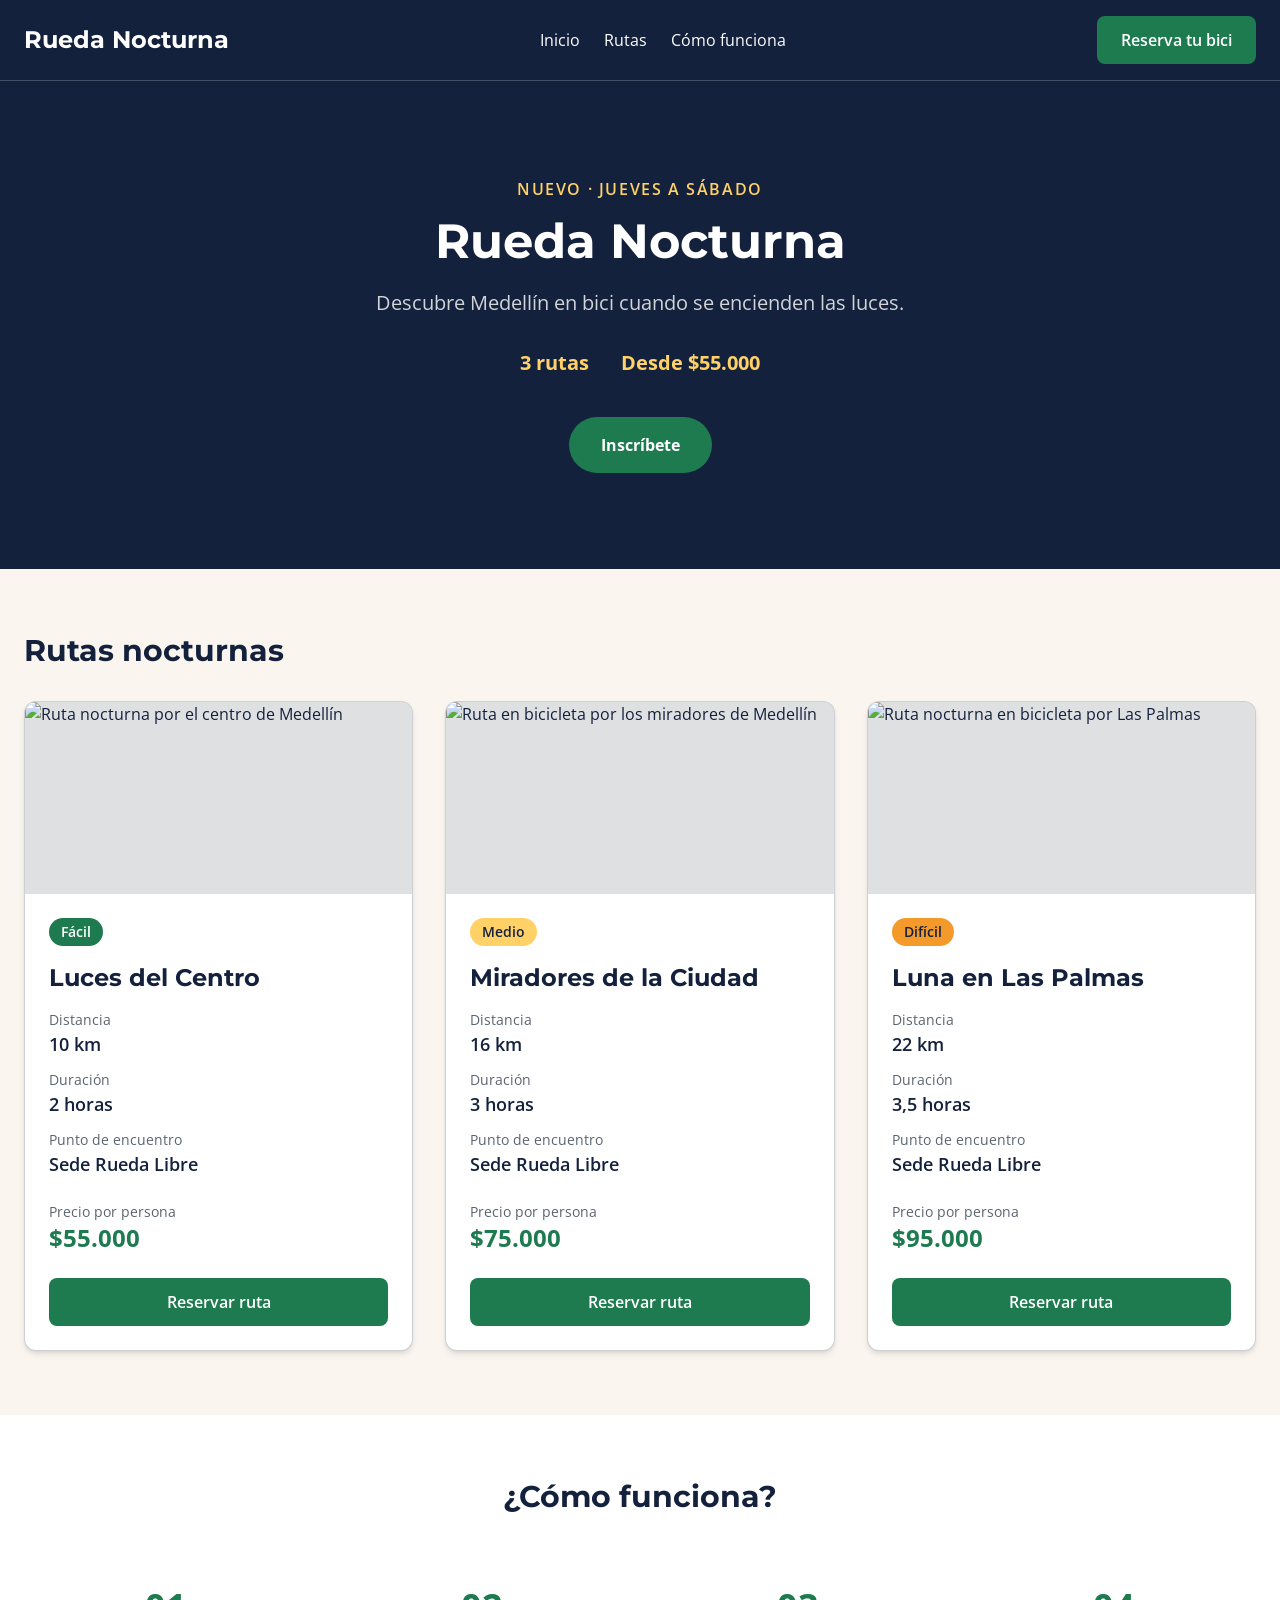
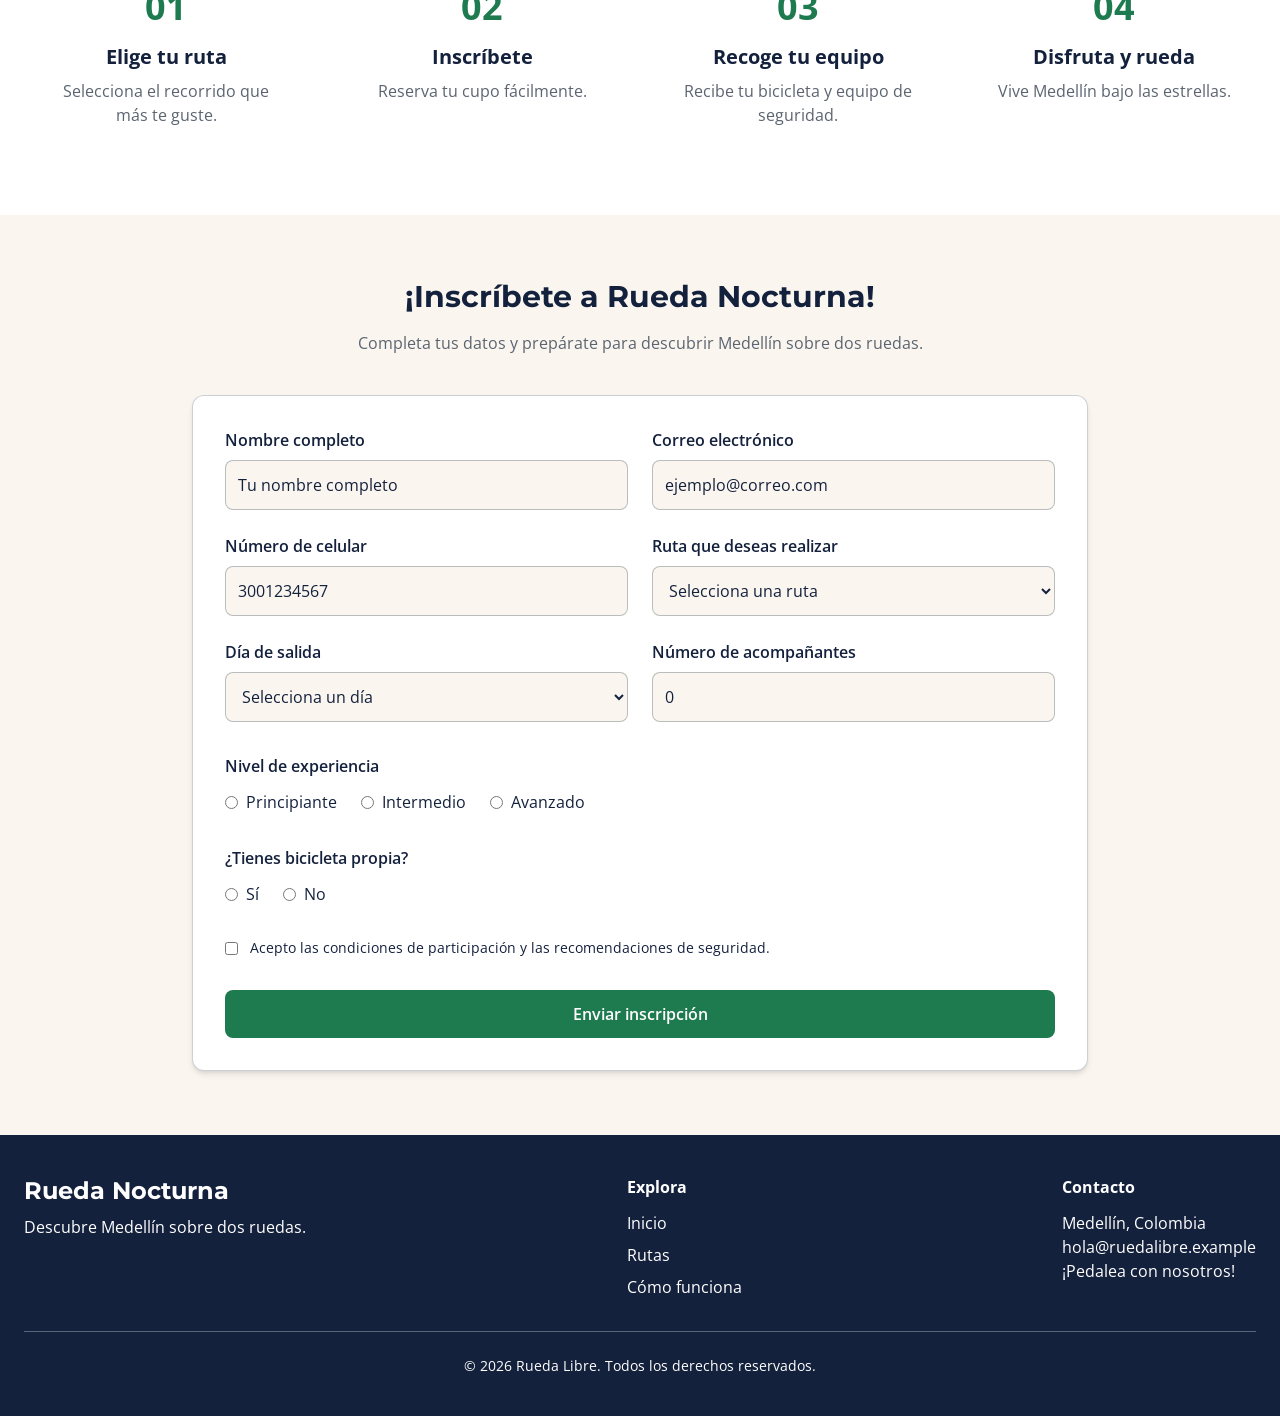
==== commit 0d22bc2c: "feat: integra Rueda Nocturna al ecosistema Rueda Libre" ====
--- a/nocturna/index.html
+++ b/nocturna/index.html
@@ -27,9 +27,9 @@
                     <a href="#como-funciona" class="hover:text-amarillo-faro transition-colors">Cómo funciona</a>
                 </nav>
 
-                <a href="#inscripcion"
+                <a href="../paginas/reservas.html"
                     class="bg-verde-ruta text-white px-6 py-3 rounded-lg font-semibold hover:bg-amarillo-faro hover:text-azul-noche transition-colors">
-                    Inscríbete
+                    Reserva tu bici
                 </a>
 
             </div>
@@ -482,6 +482,7 @@
                 </h3>
 
                 <p class="text-white">Medellín, Colombia</p>
+                <p class="text-white">hola@ruedalibre.example</p>
                 <p class="text-white">¡Pedalea con nosotros!</p>
             </div>
 
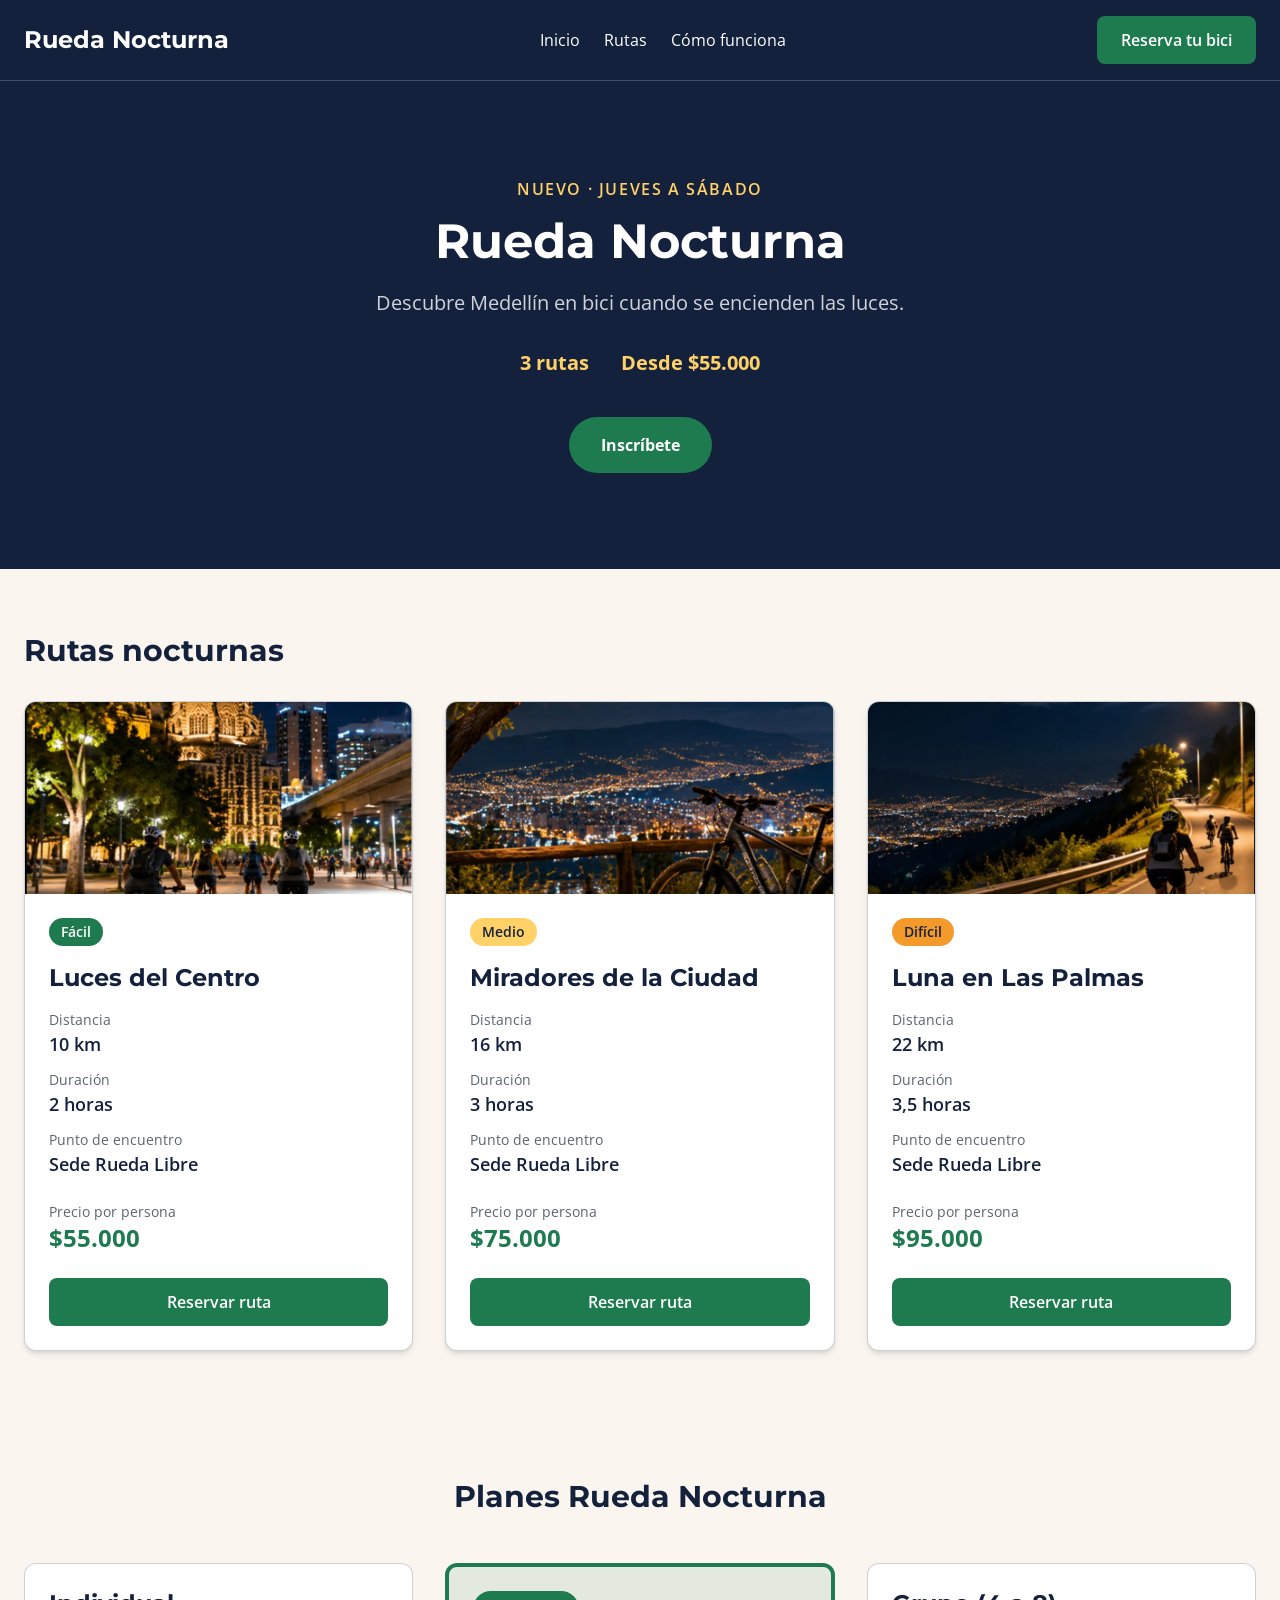
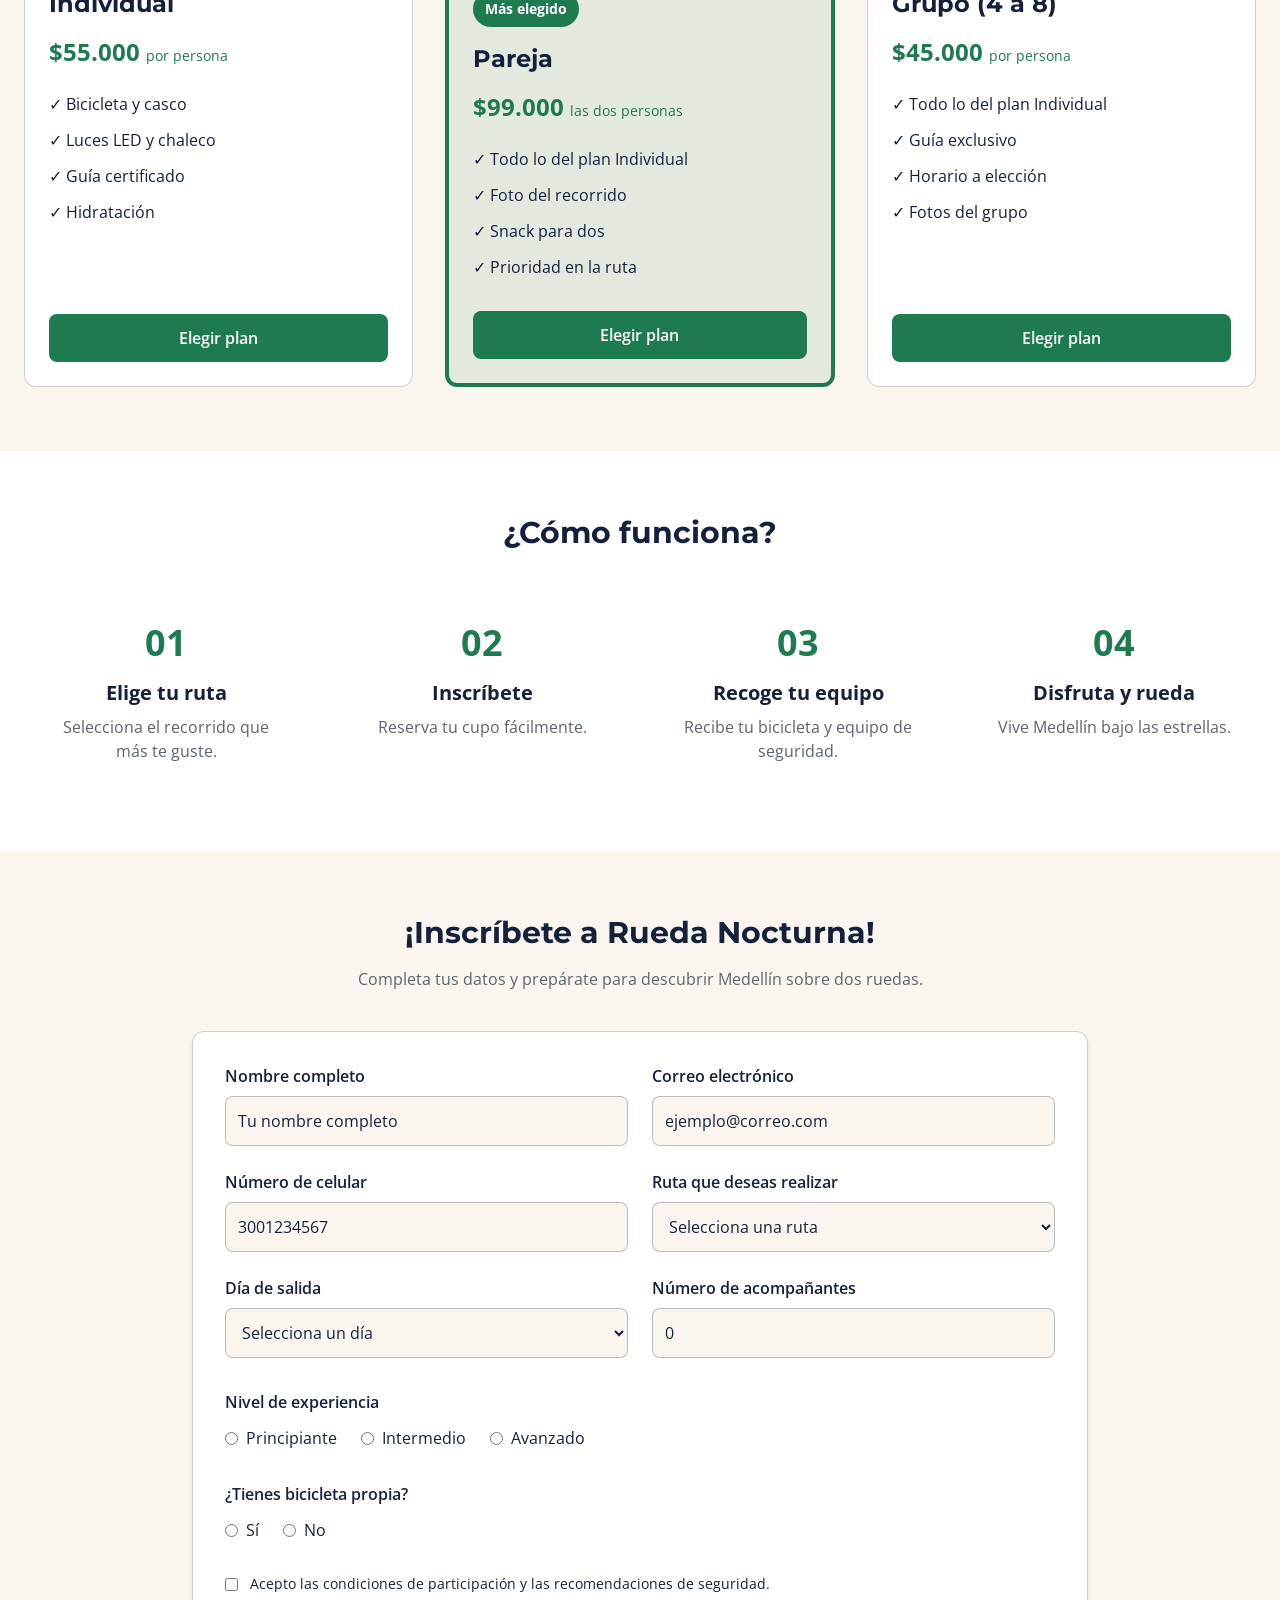
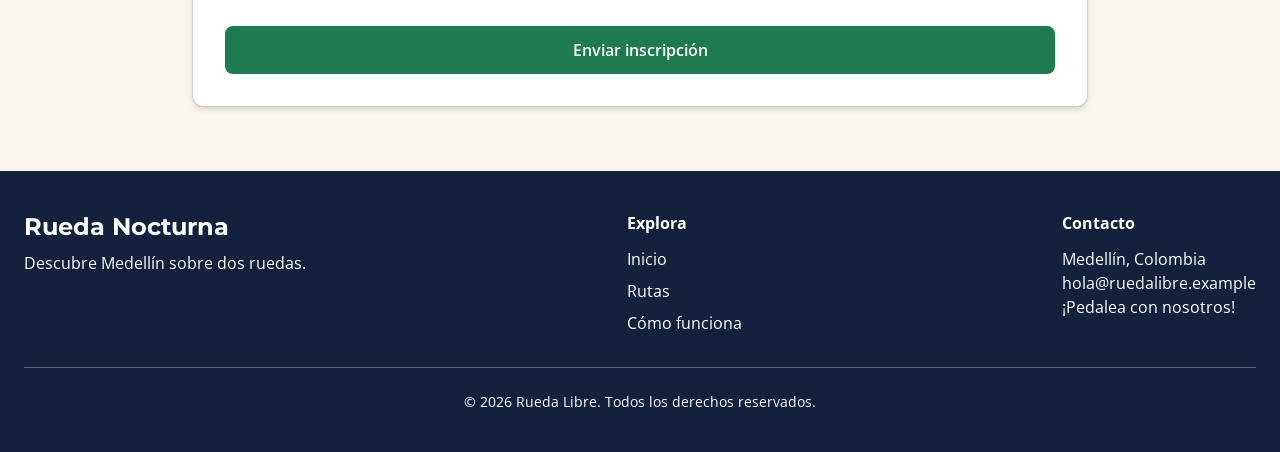
==== commit 3d2b251f: "feat:Se agrega planes de Rueda Nocturna" ====
--- a/nocturna/index.html
+++ b/nocturna/index.html
@@ -243,6 +243,108 @@
         </section>
 
 
+        <!-- PLANES RUEDA NOCTURNA -->
+        <section id="planes" class="bg-crema dark:bg-azul-noche px-6 py-16">
+
+            <div class="max-w-7xl mx-auto">
+
+                <h2 class="text-3xl font-bold font-titulos text-azul-noche dark:text-white text-center mb-12">
+                    Planes Rueda Nocturna
+                </h2>
+
+                <div class="grid grid-cols-1 lg:grid-cols-3 gap-8 items-stretch">
+
+                    <!-- PLAN INDIVIDUAL -->
+                    <article
+                        class="flex flex-col h-full bg-white dark:bg-white/5 border border-gris-asfalto/30 dark:border-white/20 rounded-xl p-6">
+
+                        <h3 class="text-2xl font-bold font-titulos mb-4">
+                            Individual
+                        </h3>
+
+                        <p class="text-2xl font-bold text-verde-ruta dark:text-amarillo-faro mb-6">
+                            $55.000 <span class="text-sm font-normal">por persona</span>
+                        </p>
+
+                        <ul class="space-y-3 flex-grow mb-8">
+                            <li>✓ Bicicleta y casco</li>
+                            <li>✓ Luces LED y chaleco</li>
+                            <li>✓ Guía certificado</li>
+                            <li>✓ Hidratación</li>
+                        </ul>
+
+                        <a href="../paginas/reservas.html"
+                            class="btn-ruta block text-center px-6 py-3 rounded-lg mt-auto">
+                            Elegir plan
+                        </a>
+
+                    </article>
+
+
+                    <!-- PLAN PAREJA -->
+                    <article
+                        class="flex flex-col h-full bg-verde-ruta/10 dark:bg-verde-ruta/20 border-4 border-verde-ruta rounded-xl p-6">
+
+                        <span
+                            class="inline-block bg-verde-ruta text-white text-sm font-bold px-3 py-2 rounded-full self-start mb-4">
+                            Más elegido
+                        </span>
+
+                        <h3 class="text-2xl font-bold font-titulos mb-4">
+                            Pareja
+                        </h3>
+
+                        <p class="text-2xl font-bold text-verde-ruta dark:text-amarillo-faro mb-6">
+                            $99.000 <span class="text-sm font-normal">las dos personas</span>
+                        </p>
+
+                        <ul class="space-y-3 flex-grow mb-8">
+                            <li>✓ Todo lo del plan Individual</li>
+                            <li>✓ Foto del recorrido</li>
+                            <li>✓ Snack para dos</li>
+                            <li>✓ Prioridad en la ruta</li>
+                        </ul>
+
+                        <a href="../paginas/reservas.html"
+                            class="btn-ruta block text-center px-6 py-3 rounded-lg mt-auto">
+                            Elegir plan
+                        </a>
+
+                    </article>
+
+
+                    <!-- PLAN GRUPO -->
+                    <article
+                        class="flex flex-col h-full bg-white dark:bg-white/5 border border-gris-asfalto/30 dark:border-white/20 rounded-xl p-6">
+
+                        <h3 class="text-2xl font-bold font-titulos mb-4">
+                            Grupo (4 a 8)
+                        </h3>
+
+                        <p class="text-2xl font-bold text-verde-ruta dark:text-amarillo-faro mb-6">
+                            $45.000 <span class="text-sm font-normal">por persona</span>
+                        </p>
+
+                        <ul class="space-y-3 flex-grow mb-8">
+                            <li>✓ Todo lo del plan Individual</li>
+                            <li>✓ Guía exclusivo</li>
+                            <li>✓ Horario a elección</li>
+                            <li>✓ Fotos del grupo</li>
+                        </ul>
+
+                        <a href="../paginas/reservas.html"
+                            class="btn-ruta block text-center px-6 py-3 rounded-lg mt-auto">
+                            Elegir plan
+                        </a>
+
+                    </article>
+
+                </div>
+            </div>
+        </section>
+
+
+
         <!-- CÓMO FUNCIONA -->
         <section id="como-funciona" class="bg-white dark:bg-azul-noche">
 
--- a/nocturna/src/output.css
+++ b/nocturna/src/output.css
@@ -34,6 +34,7 @@
     --text-4xl--line-height: calc(2.5 / 2.25);
     --text-5xl: 3rem;
     --text-5xl--line-height: 1;
+    --font-weight-normal: 400;
     --font-weight-semibold: 600;
     --font-weight-bold: 700;
     --tracking-tight: -0.025em;
@@ -221,6 +222,9 @@
   .mt-8 {
     margin-top: calc(var(--spacing) * 8);
   }
+  .mt-auto {
+    margin-top: auto;
+  }
   .mb-2 {
     margin-bottom: calc(var(--spacing) * 2);
   }
@@ -281,6 +285,9 @@
   .max-w-xl {
     max-width: var(--container-xl);
   }
+  .flex-grow {
+    flex-grow: 1;
+  }
   .grid-cols-1 {
     grid-template-columns: repeat(1, minmax(0, 1fr));
   }
@@ -295,6 +302,9 @@
   }
   .items-start {
     align-items: flex-start;
+  }
+  .items-stretch {
+    align-items: stretch;
   }
   .justify-between {
     justify-content: space-between;
@@ -337,6 +347,9 @@
     margin-block-start: calc(calc(var(--spacing) * 6) * var(--tw-space-y-reverse));
     margin-block-end: calc(calc(var(--spacing) * 6) * calc(1 - var(--tw-space-y-reverse)));
   }
+  .self-start {
+    align-self: flex-start;
+  }
   .overflow-hidden {
     overflow: hidden;
   }
@@ -357,6 +370,10 @@
     border-style: var(--tw-border-style);
     border-width: 2px;
   }
+  .border-4 {
+    border-style: var(--tw-border-style);
+    border-width: 4px;
+  }
   .border-t {
     border-top-style: var(--tw-border-style);
     border-top-width: 1px;
@@ -435,6 +452,12 @@
   .bg-verde-ruta {
     background-color: var(--color-verde-ruta);
   }
+  .bg-verde-ruta\/10 {
+    background-color: color-mix(in srgb, #1E7A4F 10%, transparent);
+    @supports (color: color-mix(in lab, red, red)) {
+      background-color: color-mix(in oklab, var(--color-verde-ruta) 10%, transparent);
+    }
+  }
   .bg-white {
     background-color: var(--color-white);
   }
@@ -467,6 +490,9 @@
   }
   .py-1 {
     padding-block: var(--spacing);
+  }
+  .py-2 {
+    padding-block: calc(var(--spacing) * 2);
   }
   .py-3 {
     padding-block: calc(var(--spacing) * 3);
@@ -526,6 +552,10 @@
   .font-bold {
     --tw-font-weight: var(--font-weight-bold);
     font-weight: var(--font-weight-bold);
+  }
+  .font-normal {
+    --tw-font-weight: var(--font-weight-normal);
+    font-weight: var(--font-weight-normal);
   }
   .font-semibold {
     --tw-font-weight: var(--font-weight-semibold);
@@ -703,6 +733,14 @@
     }
     .dark\:bg-azul-noche {
       background-color: var(--color-azul-noche);
+    }
+    .dark\:bg-verde-ruta\/20 {
+      background-color: color-mix(in srgb, #1E7A4F 20%, transparent);
+    }
+    @supports (color: color-mix(in lab, red, red)) {
+      .dark\:bg-verde-ruta\/20 {
+        background-color: color-mix(in oklab, var(--color-verde-ruta) 20%, transparent);
+      }
     }
     .dark\:bg-white\/5 {
       background-color: color-mix(in srgb, #fff 5%, transparent);
